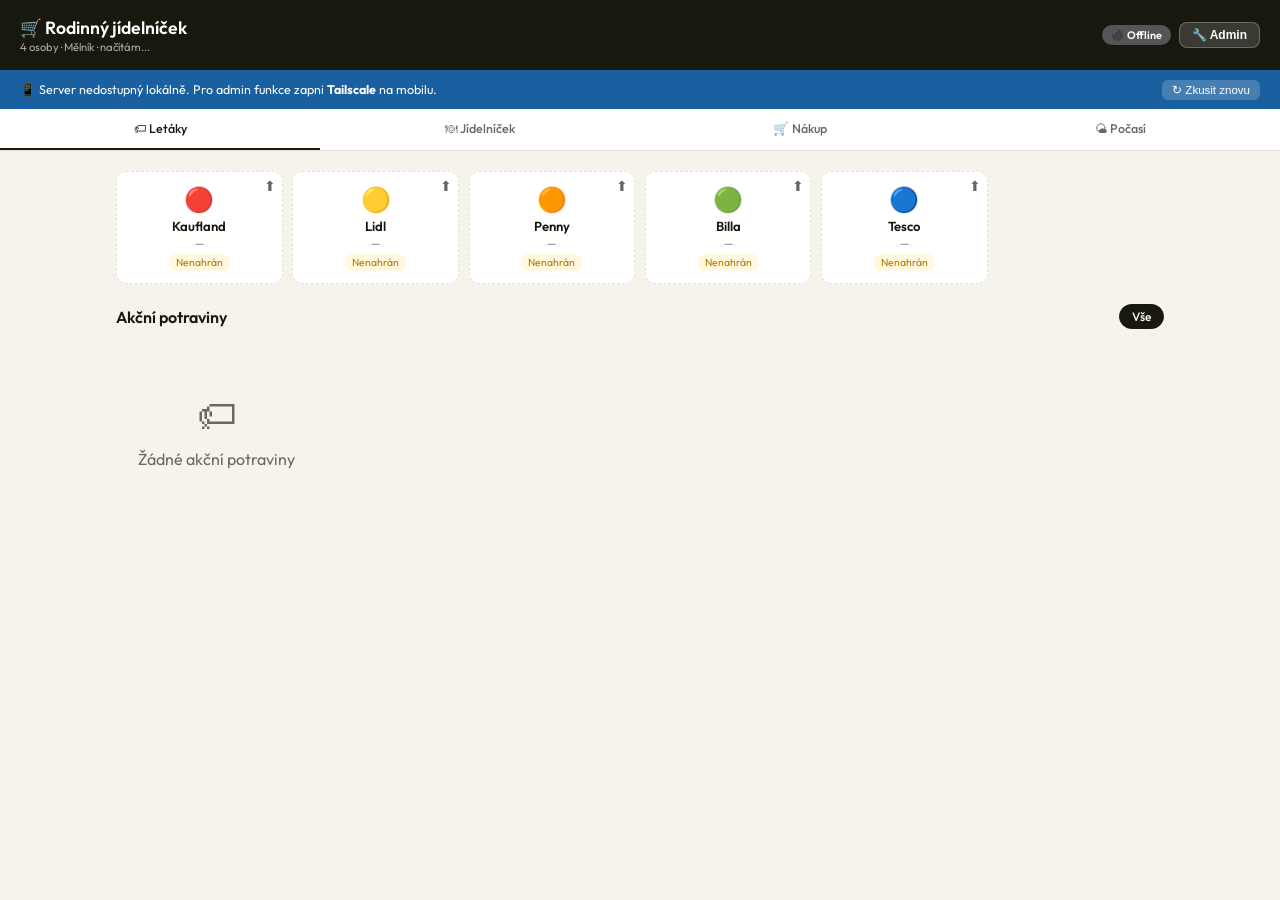
==== index.html @ 45a12dda "https admin panel" ====
<!DOCTYPE html>
<html lang="cs">
<head>
<meta charset="UTF-8">
<meta name="viewport" content="width=device-width, initial-scale=1.0, maximum-scale=1.0">
<title>Rodinný jídelníček</title>
<link rel="preconnect" href="https://fonts.googleapis.com">
<link href="https://fonts.googleapis.com/css2?family=Outfit:wght@300;400;500;600;700&display=swap" rel="stylesheet">
<style>
:root {
  --bg:#f6f3ec;--card:#fff;--border:#e6e0d4;--text:#18180f;--muted:#6a6860;
  --green:#2a7a38;--green-bg:#e8f5eb;--amber:#b57a00;--amber-bg:#fff8e0;
  --blue:#1a5fa0;--blue-bg:#e8f2fc;--red:#c0392b;--red-bg:#fff0f0;
  --shadow:0 2px 10px rgba(0,0,0,.06);
}
*{box-sizing:border-box;margin:0;padding:0}
body{font-family:'Outfit',sans-serif;background:var(--bg);color:var(--text);min-height:100vh}

/* HEADER */
header{background:var(--text);color:#fff;padding:1rem 1.25rem;display:flex;align-items:center;justify-content:space-between;flex-wrap:wrap;gap:.5rem}
.logo h1{font-size:1.1rem;font-weight:600}
.logo p{font-size:.7rem;color:#aaa;margin-top:1px}
#server-badge{font-size:.68rem;padding:3px 9px;border-radius:10px;font-weight:600}
.badge-local{background:#2a7a38;color:#fff}
.badge-tailscale{background:#1a5fa0;color:#fff}
.badge-offline{background:#555;color:#fff}

/* ADMIN BANNER */
#admin-banner{display:none;background:var(--amber-bg);border-bottom:1px solid #f5d87a;padding:.6rem 1.25rem;font-size:.8rem;color:var(--amber);display:flex;align-items:center;gap:.5rem;flex-wrap:wrap}
#admin-banner button{background:var(--amber);color:#fff;border:none;border-radius:6px;padding:4px 12px;font-size:.75rem;font-weight:600;cursor:pointer}

/* NAV */
nav{background:var(--card);border-bottom:1px solid var(--border);display:flex;overflow-x:auto;scrollbar-width:none}
nav::-webkit-scrollbar{display:none}
.tab{flex:1;min-width:72px;background:none;border:none;border-bottom:2px solid transparent;padding:.75rem .5rem;font-family:'Outfit',sans-serif;font-size:.78rem;font-weight:500;color:var(--muted);cursor:pointer;white-space:nowrap;text-align:center;transition:all .2s}
.tab.active{color:var(--text);border-bottom-color:var(--text)}

.main{max-width:1080px;margin:0 auto;padding:1.25rem 1rem 5rem}
.section{display:none}.section.active{display:block}

/* LETÁKY HEADER */
.letak-grid{display:grid;grid-template-columns:repeat(auto-fill,minmax(160px,1fr));gap:.6rem;margin-bottom:1.25rem}
.letak-card{background:var(--card);border:1.5px solid var(--border);border-radius:10px;padding:.75rem;text-align:center;position:relative}
.letak-card.valid{border-color:transparent;box-shadow:var(--shadow)}
.letak-card.expired{opacity:.5}
.letak-card.missing{border-style:dashed}
.letak-emoji{font-size:1.5rem;margin-bottom:4px}
.letak-name{font-size:.82rem;font-weight:600}
.letak-dates{font-size:.68rem;color:var(--muted);margin-top:2px}
.letak-count{font-size:.7rem;font-weight:600;margin-top:4px}
.letak-status{font-size:.65rem;padding:2px 7px;border-radius:8px;margin-top:4px;display:inline-block}
.s-valid{background:var(--green-bg);color:var(--green)}
.s-expired{background:var(--red-bg);color:var(--red)}
.s-missing{background:var(--amber-bg);color:var(--amber)}
.admin-btn{position:absolute;top:6px;right:6px;background:none;border:none;font-size:.9rem;cursor:pointer;opacity:.6}
.admin-btn:hover{opacity:1}

/* CARDS */
.card{background:var(--card);border:1px solid var(--border);border-radius:12px;padding:1rem;margin-bottom:1rem;box-shadow:var(--shadow)}
.card-title{font-size:.7rem;font-weight:700;text-transform:uppercase;letter-spacing:.6px;color:var(--muted);margin-bottom:.75rem}

.page-header{display:flex;align-items:flex-start;justify-content:space-between;margin-bottom:1.25rem;flex-wrap:wrap;gap:.75rem}
.page-title{font-size:1.2rem;font-weight:600}
.page-sub{font-size:.75rem;color:var(--muted);margin-top:2px}

/* JÍDELNÍČEK */
.days-grid{display:grid;grid-template-columns:repeat(auto-fit,minmax(290px,1fr));gap:.75rem}
.day-card{background:var(--card);border:1px solid var(--border);border-radius:12px;overflow:hidden;box-shadow:var(--shadow)}
.day-head{padding:.65rem 1rem;display:flex;align-items:center;justify-content:space-between;border-bottom:1px solid var(--border)}
.day-name{font-size:.9rem;font-weight:600}
.day-date{font-size:.7rem;color:var(--muted)}
.weekend-tag{font-size:.62rem;font-weight:700;background:var(--blue-bg);color:var(--blue);padding:1px 7px;border-radius:8px}
.meals{padding:.4rem}
.meal{padding:.55rem .5rem;border-bottom:1px solid var(--border)}
.meal:last-child{border:none}
.meal-type{font-size:.6rem;font-weight:700;text-transform:uppercase;letter-spacing:.5px;margin-bottom:1px}
.t-s{color:#e08c00}.t-o{color:var(--green)}.t-v{color:var(--blue)}
.meal-name{font-size:.85rem;font-weight:600;margin-bottom:1px;cursor:pointer;border-bottom:1px dashed var(--border)}
.meal-name:hover{color:var(--green)}
.meal-meta{font-size:.68rem;color:var(--muted)}
.akce-tags{display:flex;flex-wrap:wrap;gap:2px;margin-top:3px}
.akce-tag{font-size:.6rem;font-weight:600;background:var(--green-bg);color:var(--green);padding:1px 6px;border-radius:7px}

/* LETÁKY PRODUKTY */
.filters{display:flex;flex-wrap:wrap;gap:.4rem;margin-bottom:1rem}
.chip{padding:4px 12px;border-radius:16px;font-size:.75rem;font-weight:500;border:1.5px solid var(--border);background:var(--card);cursor:pointer;user-select:none;transition:all .15s}
.chip.active{background:var(--text);color:#fff;border-color:var(--text)}

.products-grid{display:grid;grid-template-columns:repeat(auto-fill,minmax(200px,1fr));gap:.65rem}
.product-card{background:var(--card);border:1px solid var(--border);border-radius:10px;padding:.75rem;box-shadow:var(--shadow)}
.product-store{font-size:.62rem;font-weight:700;padding:2px 7px;border-radius:7px;display:inline-block;margin-bottom:4px}
.product-name{font-size:.88rem;font-weight:600;margin-bottom:2px}
.product-unit{font-size:.72rem;color:var(--muted)}
.product-price{display:flex;align-items:baseline;gap:.3rem;margin-top:5px}
.price-now{font-size:1.15rem;font-weight:700}
.price-old{font-size:.78rem;color:var(--muted);text-decoration:line-through}
.price-save{font-size:.65rem;font-weight:600;background:var(--green-bg);color:var(--green);padding:1px 5px;border-radius:6px}
.valid-note{font-size:.65rem;color:var(--muted);margin-top:3px}

/* NÁKUPNÍ SEZNAM */
.shop-group-hdr{font-size:.75rem;font-weight:700;padding:.4rem .75rem;border-radius:6px;margin:.75rem 0 .4rem;display:flex;justify-content:space-between}
.shop-item{display:flex;align-items:center;gap:.6rem;padding:.45rem .25rem;border-bottom:1px solid var(--border);font-size:.83rem}
.shop-item:last-child{border:none}
.shop-item input[type=checkbox]{width:16px;height:16px;accent-color:var(--green);flex-shrink:0;cursor:pointer}
.shop-item label{flex:1;cursor:pointer}
.shop-item label.done{text-decoration:line-through;color:var(--muted)}
.shop-save{font-size:.65rem;color:var(--green)}
.shop-price{font-size:.78rem;font-weight:600;white-space:nowrap}
.total-bar{background:var(--text);color:#fff;padding:.85rem 1.25rem;border-radius:10px;display:flex;justify-content:space-between;align-items:center;margin-top:1rem}
.total-bar strong{font-size:1.2rem}
.dl-row{display:flex;gap:.5rem;flex-wrap:wrap;margin-top:.75rem}

/* ADMIN MODAL */
.modal-overlay{position:fixed;inset:0;background:rgba(0,0,0,.5);z-index:200;display:flex;align-items:flex-end;justify-content:center}
.modal-box{background:var(--card);border-radius:16px 16px 0 0;width:100%;max-width:560px;max-height:90vh;overflow-y:auto;padding:1.25rem}
.modal-handle{width:40px;height:4px;background:var(--border);border-radius:2px;margin:0 auto 1rem}
.modal-title{font-size:1rem;font-weight:600;margin-bottom:1rem}
.modal-close{float:right;background:none;border:none;font-size:1.2rem;cursor:pointer;color:var(--muted)}

.store-grid{display:grid;grid-template-columns:repeat(3,1fr);gap:.5rem;margin-bottom:1rem}
.store-sel{border:2px solid var(--border);border-radius:10px;padding:.75rem .5rem;text-align:center;cursor:pointer;font-size:.78rem;font-weight:600;background:var(--card);transition:all .15s}
.store-sel .icon{font-size:1.3rem;display:block;margin-bottom:3px}
.store-sel:hover{border-color:#bbb}
.store-sel.sel-k{border-color:#e63312;background:#fff5f5;color:#e63312}
.store-sel.sel-l{border-color:#c8a800;background:#fffbe0;color:#c8a800}
.store-sel.sel-p{border-color:#e30613;background:#fff5f5;color:#e30613}
.store-sel.sel-b{border-color:#e4002b;background:#fff5f5;color:#e4002b}
.store-sel.sel-t{border-color:#1a5fa0;background:var(--blue-bg);color:var(--blue)}

.drop-zone{border:2px dashed var(--border);border-radius:10px;padding:1.75rem 1rem;text-align:center;cursor:pointer;transition:all .2s;margin-bottom:.75rem}
.drop-zone.hover{border-color:var(--green);background:var(--green-bg)}
.drop-zone .dz-icon{font-size:2rem;margin-bottom:.4rem}
.drop-zone p{font-size:.82rem;color:var(--muted)}
.drop-zone input{display:none}
.file-chip{background:var(--blue-bg);color:var(--blue);border-radius:8px;padding:.5rem .75rem;font-size:.78rem;margin-bottom:.75rem;display:none}

.btn{width:100%;padding:.8rem;border-radius:10px;font-size:.88rem;font-weight:600;border:none;cursor:pointer;transition:opacity .15s;font-family:'Outfit',sans-serif}
.btn:disabled{opacity:.45;cursor:not-allowed}
.btn-primary{background:var(--text);color:#fff}
.btn-green{background:var(--green);color:#fff}
.btn-sm{width:auto;padding:.45rem 1rem;font-size:.78rem;border-radius:8px}

.progress{height:6px;background:var(--border);border-radius:3px;overflow:hidden;margin:.65rem 0;display:none}
.progress .bar{height:100%;background:var(--green);border-radius:3px;transition:width .4s}
.msg{padding:.65rem .75rem;border-radius:8px;font-size:.8rem;margin-top:.65rem;display:none}
.msg.ok{background:var(--green-bg);color:var(--green)}
.msg.err{background:var(--red-bg);color:var(--red)}
.msg.loading{background:var(--blue-bg);color:var(--blue)}
.log-box{background:#1a1a14;color:#7de89a;border-radius:8px;padding:.65rem;font-family:monospace;font-size:.68rem;max-height:180px;overflow-y:auto;white-space:pre-wrap;margin-top:.65rem;display:none}

/* RECEPT MODAL */
.recipe-overlay{position:fixed;inset:0;background:rgba(0,0,0,.5);z-index:200;display:flex;align-items:center;justify-content:center;padding:1rem}
.recipe-box{background:var(--card);border-radius:14px;max-width:520px;width:100%;max-height:88vh;overflow-y:auto;padding:1.25rem}
.r-close{float:right;background:none;border:none;font-size:1.2rem;cursor:pointer;color:var(--muted)}
.r-title{font-size:1rem;font-weight:600;margin-bottom:.25rem}
.r-meta{font-size:.72rem;color:var(--muted);margin-bottom:.85rem}
.r-section{font-size:.65rem;font-weight:700;text-transform:uppercase;letter-spacing:.6px;color:var(--muted);margin:.7rem 0 .3rem}
.r-ing{display:flex;justify-content:space-between;font-size:.82rem;padding:4px 0;border-bottom:1px solid var(--border)}
.r-ing:last-child{border:none}
.r-ing .akce-tag{margin-left:4px}
.r-text{font-size:.83rem;line-height:1.6}

/* REFRESH BANNER */
#refresh-banner{display:none;position:fixed;bottom:1rem;left:50%;transform:translateX(-50%);background:var(--text);color:#fff;padding:.65rem 1.25rem;border-radius:20px;font-size:.8rem;z-index:300;display:none;align-items:center;gap:.5rem;box-shadow:0 4px 20px rgba(0,0,0,.3)}
.spinner{width:14px;height:14px;border:2px solid rgba(255,255,255,.3);border-top-color:#fff;border-radius:50%;animation:spin .8s linear infinite}
@keyframes spin{to{transform:rotate(360deg)}}

.empty{text-align:center;padding:3rem 1rem;color:var(--muted)}
.empty .ei{font-size:2.5rem;margin-bottom:.6rem}

@media(max-width:600px){
  .products-grid{grid-template-columns:repeat(2,1fr)}
  .days-grid{grid-template-columns:1fr}
  .letak-grid{grid-template-columns:repeat(3,1fr)}
}
</style>
</head>
<body>

<header>
  <div class="logo">
    <h1>🛒 Rodinný jídelníček</h1>
    <p>4 osoby · Mělník · <span id="last-update">načítám...</span></p>
  </div>
  <div style="display:flex;align-items:center;gap:.5rem">
    <span id="server-badge" class="badge-offline">⚫ offline</span>
    <button onclick="openAdmin()" style="background:rgba(255,255,255,.15);color:#fff;border:1px solid rgba(255,255,255,.25);border-radius:8px;padding:5px 12px;font-size:.75rem;font-weight:600;cursor:pointer">🔧 Admin</button>
  </div>
</header>

<div id="tailscale-banner" style="display:none;background:#1a5fa0;color:#fff;padding:.6rem 1.25rem;font-size:.78rem;display:none;align-items:center;justify-content:space-between;gap:.5rem;flex-wrap:wrap">
  <span>📱 Server nedostupný lokálně. Pro admin funkce zapni <strong>Tailscale</strong> na mobilu.</span>
  <button onclick="retryConnection()" style="background:rgba(255,255,255,.2);color:#fff;border:none;border-radius:6px;padding:3px 10px;font-size:.72rem;cursor:pointer">↻ Zkusit znovu</button>
</div>

<nav>
  <button class="tab active" onclick="showTab('letaky',this)">🏷 Letáky</button>
  <button class="tab" onclick="showTab('jidelnicek',this)">🍽 Jídelníček</button>
  <button class="tab" onclick="showTab('nakup',this)">🛒 Nákup</button>
  <button class="tab" onclick="showTab('pocasi',this)">🌤 Počasí</button>
</nav>

<div class="main">

  <!-- LETÁKY -->
  <div id="sec-letaky" class="section active">
    <div id="letak-overview" class="letak-grid"></div>

    <div style="display:flex;align-items:center;justify-content:space-between;margin-bottom:.75rem;flex-wrap:wrap;gap:.5rem">
      <div class="page-title" style="font-size:1rem">Akční potraviny</div>
      <div class="filters" id="cat-filter" style="margin:0"></div>
    </div>
    <div id="products-grid" class="products-grid">
      <div class="empty"><div class="ei">🏷</div><p>Žádné akční potraviny</p></div>
    </div>
  </div>

  <!-- JÍDELNÍČEK -->
  <div id="sec-jidelnicek" class="section">
    <div class="page-header">
      <div>
        <div class="page-title">Týdenní jídelníček</div>
        <div class="page-sub" id="week-range">—</div>
      </div>
      <button onclick="downloadJidelnicek()" class="btn btn-sm btn-primary">↓ Stáhnout</button>
    </div>
    <div id="days-grid" class="days-grid">
      <div class="empty"><div class="ei">🍽</div><p>Jídelníček zatím není vygenerován</p></div>
    </div>
  </div>

  <!-- NÁKUPNÍ SEZNAM -->
  <div id="sec-nakup" class="section">
    <div class="page-header">
      <div>
        <div class="page-title">Nákupní seznam</div>
        <div class="page-sub">Odškrtávej nakoupené položky</div>
      </div>
    </div>
    <div id="nakup-list">
      <div class="empty"><div class="ei">🛒</div><p>Nákupní seznam zatím není</p></div>
    </div>
    <div id="total-bar" class="total-bar" style="display:none">
      <div>
        <div style="font-size:.7rem;color:#aaa">Odhadovaná cena</div>
        <strong id="total-price">0 Kč</strong>
      </div>
      <div style="text-align:right">
        <div style="font-size:.7rem;color:#aaa">Úspora z akcí</div>
        <div style="font-size:1rem;font-weight:600;color:#7de89a" id="total-savings">0 Kč</div>
      </div>
    </div>
    <div class="dl-row">
      <button class="btn btn-primary btn-sm" onclick="downloadNakupTxt()">↓ TXT</button>
      <button class="btn btn-green btn-sm" onclick="downloadNakupCsv()">↓ CSV</button>
      <button class="btn btn-sm" style="border:1.5px solid var(--border);background:var(--card)" onclick="uncheckAll()">Odškrtnout vše</button>
    </div>
  </div>

  <!-- POČASÍ -->
  <div id="sec-pocasi" class="section">
    <div class="page-header">
      <div class="page-title">Předpověď počasí</div>
    </div>
    <div id="weather-cards"></div>
  </div>

</div>

<!-- REFRESH BANNER -->
<div id="refresh-banner" style="display:none">
  <div class="spinner"></div>
  <span id="refresh-msg">Zpracovávám leták...</span>
</div>

<!-- RECEPT MODAL -->
<div id="recipe-overlay" style="display:none" onclick="if(event.target===this)closeRecipe()">
  <div class="recipe-overlay">
    <div class="recipe-box" id="recipe-box"></div>
  </div>
</div>

<!-- ADMIN MODAL -->
<div id="admin-overlay" style="display:none" onclick="if(event.target===this)closeAdmin()">
  <div class="modal-overlay">
    <div class="modal-box">
      <div class="modal-handle"></div>
      <button class="modal-close" onclick="closeAdmin()">✕</button>
      <div class="modal-title">🔧 Správa letáků</div>

      <div class="card" style="margin-bottom:.75rem">
        <div class="card-title">1. Vyber obchod</div>
        <div class="store-grid">
          <div class="store-sel" id="sel-kaufland" onclick="selectStore('kaufland',this)">
            <span class="icon">🔴</span>Kaufland
          </div>
          <div class="store-sel" id="sel-lidl" onclick="selectStore('lidl',this)">
            <span class="icon">🟡</span>Lidl
          </div>
          <div class="store-sel" id="sel-penny" onclick="selectStore('penny',this)">
            <span class="icon">🟠</span>Penny
          </div>
          <div class="store-sel" id="sel-billa" onclick="selectStore('billa',this)">
            <span class="icon">🟢</span>Billa
          </div>
          <div class="store-sel" id="sel-tesco" onclick="selectStore('tesco',this)">
            <span class="icon">🔵</span>Tesco
          </div>
        </div>
      </div>

      <div class="card" style="margin-bottom:.75rem">
        <div class="card-title">2. Nahraj PDF leták</div>
        <div class="drop-zone" id="drop-zone" onclick="document.getElementById('pdf-inp').click()">
          <div class="dz-icon">📎</div>
          <strong>Klepni pro výběr PDF</strong>
          <p>nebo přetáhni sem</p>
          <input type="file" id="pdf-inp" accept=".pdf,application/pdf" onchange="onFileSelected(this)">
        </div>
        <div class="file-chip" id="file-chip"></div>
        <div class="progress" id="upload-progress"><div class="bar" id="upload-bar" style="width:0%"></div></div>
        <button class="btn btn-green" id="upload-btn" onclick="doUpload()" disabled>↑ Nahrát a zpracovat</button>
        <div class="msg" id="upload-msg"></div>
        <div class="log-box" id="upload-log"></div>
      </div>

      <div class="card">
        <div class="card-title">Víkendové plány & generování</div>
        <textarea id="plan-sobota" placeholder="Plány na sobotu..." style="width:100%;border:1px solid var(--border);border-radius:8px;padding:.65rem;font-size:.82rem;font-family:inherit;resize:vertical;min-height:60px;margin-bottom:.5rem"></textarea>
        <textarea id="plan-nedele" placeholder="Plány na neděli..." style="width:100%;border:1px solid var(--border);border-radius:8px;padding:.65rem;font-size:.82rem;font-family:inherit;resize:vertical;min-height:60px;margin-bottom:.5rem"></textarea>
        <textarea id="plan-pref" placeholder="Preference (nepovinné)..." style="width:100%;border:1px solid var(--border);border-radius:8px;padding:.65rem;font-size:.82rem;font-family:inherit;resize:vertical;min-height:50px;margin-bottom:.5rem"></textarea>
        <div style="display:grid;grid-template-columns:1fr 1fr;gap:.5rem">
          <button class="btn btn-sm btn-primary" onclick="savePlans()">Uložit plány</button>
          <button class="btn btn-sm btn-green" onclick="runGenerate()">▶ Generovat</button>
        </div>
        <div class="msg" id="plans-msg"></div>
        <div class="log-box" id="generate-log"></div>
      </div>

    </div>
  </div>
</div>

<script>
// ── Konfigurace ───────────────────────────────────────────────────────────────
const LOCAL_URL     = 'https://192.168.0.153:5443';
const TAILSCALE_URL = 'https://100.126.250.76:5443';
const DATA_BASE     = 'https://raw.githubusercontent.com/pragodavid/testweb/main/data/';

const STORES = {
  kaufland: {label:'Kaufland', emoji:'🔴', color:'#e63312', bg:'#fff5f5'},
  lidl:     {label:'Lidl',     emoji:'🟡', color:'#c8a800', bg:'#fffbe0'},
  penny:    {label:'Penny',    emoji:'🟠', color:'#e30613', bg:'#fff5f5'},
  billa:    {label:'Billa',    emoji:'🟢', color:'#2a7a38', bg:'#e8f5eb'},
  tesco:    {label:'Tesco',    emoji:'🔵', color:'#1a5fa0', bg:'#e8f2fc'},
};

const CAT_LABELS = {
  vse:'Vše',maso:'Maso',ryby:'Ryby',mlecne:'Mléčné',vejce:'Vejce',
  ovoce:'Ovoce',zelenina:'Zelenina',pecivo:'Pečivo',trvanlive:'Trvanlivé',napoje:'Nápoje'
};

// ── Stav ──────────────────────────────────────────────────────────────────────
let serverUrl   = null;
let state       = { products:[], jidelnicek:null, nakup:null, meta:{}, weather:null };
let checked     = {};
let activeCat   = 'vse';
let activeStore = null;
let selectedFile = null;
let selectedStore = null;
let refreshInterval = null;
let refreshDataTs = null;

// ── Inicializace ──────────────────────────────────────────────────────────────
async function init() {
  await detectServer();
  await loadAllData();
}

async function detectServer() {
  const badge = document.getElementById('server-badge');
  const banner = document.getElementById('tailscale-banner');

  // Zkus lokální IP
  try {
    const r = await fetch(LOCAL_URL + '/api/ping', {signal: AbortSignal.timeout(1500)});
    if(r.ok) {
      serverUrl = LOCAL_URL;
      badge.textContent = '🟢 Lokální';
      badge.className = 'badge-local';
      banner.style.display = 'none';
      return;
    }
  } catch(e) {}

  // Zkus Tailscale
  try {
    const r = await fetch(TAILSCALE_URL + '/api/ping', {signal: AbortSignal.timeout(3000)});
    if(r.ok) {
      serverUrl = TAILSCALE_URL;
      badge.textContent = '🔵 Tailscale';
      badge.className = 'badge-tailscale';
      banner.style.display = 'none';
      return;
    }
  } catch(e) {}

  // Offline
  serverUrl = null;
  badge.textContent = '⚫ Offline';
  badge.className = 'badge-offline';
  banner.style.display = 'flex';
}

async function retryConnection() {
  await detectServer();
}

// ── Načítání dat ──────────────────────────────────────────────────────────────
async function fetchJSON(file) {
  const r = await fetch(DATA_BASE + file + '?_=' + Date.now());
  if(!r.ok) throw new Error(`${file}: ${r.status}`);
  return r.json();
}

async function loadAllData() {
  const today = new Date().toISOString().split('T')[0];

  const results = await Promise.allSettled([
    fetchJSON('letaky_meta.json'),
    fetchJSON('jidelnicek.json'),
    fetchJSON('nakup.json'),
    fetchJSON('weather.json'),
    fetchJSON('kaufland.json'),
    fetchJSON('lidl_main.json'),
    fetchJSON('penny.json'),
    fetchJSON('billa.json'),
    fetchJSON('tesco.json'),
  ]);

  if(results[0].status==='fulfilled') state.meta = results[0].value || {};
  if(results[1].status==='fulfilled') state.jidelnicek = results[1].value;
  if(results[2].status==='fulfilled') state.nakup = results[2].value;
  if(results[3].status==='fulfilled') state.weather = results[3].value;

  // Sloučení platných produktů
  state.products = [];
  const storeFiles = [results[4],results[5],results[6],results[7],results[8]];
  const storeKeys  = ['kaufland','lidl','penny','billa','tesco'];
  storeFiles.forEach((r,i) => {
    if(r.status!=='fulfilled') return;
    const data = r.value;
    // Ověř platnost
    if(data.valid_to && data.valid_to < today) return;
    (data.products||[]).forEach(p => state.products.push(p));
  });

  // Aktualizuj meta z načtených dat pokud meta.json chybí
  storeFiles.forEach((r,i) => {
    if(r.status!=='fulfilled') return;
    const data = r.value;
    const key = storeKeys[i];
    if(!state.meta[key] && data.valid_to) {
      state.meta[key] = {
        valid_from: data.valid_from,
        valid_to: data.valid_to,
        products_count: (data.products||[]).length,
        fetched_at: data.fetched_at,
      };
    }
  });

  // Poslední aktualizace
  const ts = state.jidelnicek?.generated_at || state.nakup?.generated_at;
  if(ts) document.getElementById('last-update').textContent =
    'aktualizováno ' + fmt(ts.split('T')[0]);

  renderLetak();
  renderJidelnicek();
  renderNakup();
  renderPocasi();
}

// ── TAB ───────────────────────────────────────────────────────────────────────
function showTab(name, btn) {
  document.querySelectorAll('.section').forEach(s=>s.classList.remove('active'));
  document.querySelectorAll('.tab').forEach(b=>b.classList.remove('active'));
  document.getElementById('sec-'+name).classList.add('active');
  btn.classList.add('active');
}

// ── LETÁKY OVERVIEW ───────────────────────────────────────────────────────────
function renderLetak() {
  const today = new Date().toISOString().split('T')[0];
  const overview = document.getElementById('letak-overview');

  overview.innerHTML = Object.entries(STORES).map(([key, s]) => {
    const m = state.meta[key];
    let statusClass, statusText, datesText, countText;

    if(!m || !m.valid_to) {
      statusClass = 's-missing'; statusText = 'Nenahrán';
      datesText = '—'; countText = '';
    } else if(m.valid_to < today) {
      statusClass = 's-expired'; statusText = 'Vypršel';
      datesText = `${fmt(m.valid_from)} – ${fmt(m.valid_to)}`;
      countText = '';
    } else {
      statusClass = 's-valid'; statusText = 'Platný';
      datesText = `${fmt(m.valid_from)} – ${fmt(m.valid_to)}`;
      countText = `<div class="letak-count" style="color:var(--green)">${m.products_count} produktů</div>`;
    }

    return `<div class="letak-card ${m && m.valid_to >= today ? 'valid' : m ? 'expired' : 'missing'}">
      <button class="admin-btn" onclick="openAdmin('${key}')" title="Nahrát leták">⬆</button>
      <div class="letak-emoji">${s.emoji}</div>
      <div class="letak-name">${s.label}</div>
      <div class="letak-dates">${datesText}</div>
      ${countText}
      <div class="letak-status ${statusClass}">${statusText}</div>
    </div>`;
  }).join('');

  renderProducts();
}

function renderProducts(cat) {
  cat = cat || activeCat;
  activeCat = cat;
  const today = new Date().toISOString().split('T')[0];

  // Filtruj platné produkty
  let products = state.products.filter(p => !p.valid_to || p.valid_to >= today);
  if(cat !== 'vse') products = products.filter(p => p.category === cat);

  // Kategorie filter chips
  const cats = ['vse', ...new Set(state.products.map(p=>p.category).filter(Boolean))];
  document.getElementById('cat-filter').innerHTML = cats.map(c =>
    `<div class="chip ${c===cat?'active':''}" onclick="renderProducts('${c}')">${CAT_LABELS[c]||c}</div>`
  ).join('');

  if(!products.length) {
    document.getElementById('products-grid').innerHTML =
      '<div class="empty"><div class="ei">🏷</div><p>Žádné akční potraviny</p></div>';
    return;
  }

  const sorted = [...products].sort((a,b)=>(b.discount_pct||0)-(a.discount_pct||0));
  document.getElementById('products-grid').innerHTML = sorted.map(p => {
    const s = Object.values(STORES).find(x=>x.label===p.store) || {color:'#999',bg:'#f5f5f5'};
    return `<div class="product-card">
      <span class="product-store" style="background:${s.bg};color:${s.color}">${p.store}</span>
      <div class="product-name">${p.name}</div>
      <div class="product-unit">${p.unit||''}</div>
      <div class="product-price">
        <span class="price-now">${p.price?.toFixed(2)} Kč</span>
        ${p.price_old?`<span class="price-old">${p.price_old.toFixed(2)} Kč</span>`:''}
        ${p.discount_pct?`<span class="price-save">-${p.discount_pct}%</span>`:''}
      </div>
      <div class="valid-note">do ${fmt(p.valid_to)}</div>
    </div>`;
  }).join('');
}

// ── JÍDELNÍČEK ────────────────────────────────────────────────────────────────
function renderJidelnicek() {
  const j = state.jidelnicek;
  if(!j?.days?.length) return;

  document.getElementById('week-range').textContent =
    `${fmt(j.week_start)} – ${fmt(j.week_end)}`;

  const TL = {snidane:'Snídaně',obed:'Oběd',vecere:'Večeře'};
  const TC = {snidane:'t-s',obed:'t-o',vecere:'t-v'};

  document.getElementById('days-grid').innerHTML = j.days.map((day,di) => `
    <div class="day-card">
      <div class="day-head">
        <span class="day-name">${day.day}</span>
        <span style="display:flex;align-items:center;gap:.35rem">
          <span class="day-date">${fmt(day.date)}</span>
          ${day.is_weekend?'<span class="weekend-tag">Víkend</span>':''}
        </span>
      </div>
      <div class="meals">
        ${day.meals.map((meal,mi)=>`
          <div class="meal">
            <div class="meal-type ${TC[meal.type]}">${TL[meal.type]}</div>
            <div class="meal-name" onclick="showRecipe(${di},${mi})">${meal.name}</div>
            <div class="meal-meta">⏱ ${meal.prep_minutes} min</div>
            ${meal.akce_items?.length?`<div class="akce-tags">${meal.akce_items.map(a=>`<span class="akce-tag">🏷 ${a}</span>`).join('')}</div>`:''}
          </div>
        `).join('')}
      </div>
    </div>
  `).join('');
}

function showRecipe(di, mi) {
  const meal = state.jidelnicek?.days[di]?.meals[mi];
  if(!meal) return;
  document.getElementById('recipe-box').innerHTML = `
    <button class="r-close" onclick="closeRecipe()">✕</button>
    <div class="r-title">${meal.name}</div>
    <div class="r-meta">⏱ ${meal.prep_minutes} min · 4 osoby</div>
    <div class="r-section">Suroviny</div>
    ${meal.ingredients?.map(i=>`
      <div class="r-ing">
        <span>${i.name}${i.akce?`<span class="akce-tag" style="margin-left:4px">${i.store||'akce'}</span>`:''}</span>
        <span style="color:var(--muted)">${i.amount}</span>
      </div>
    `).join('')||''}
    <div class="r-section">Postup</div>
    <div class="r-text">${meal.instructions||''}</div>
  `;
  document.getElementById('recipe-overlay').style.display = 'flex';
}
function closeRecipe() { document.getElementById('recipe-overlay').style.display='none'; }

// ── NÁKUPNÍ SEZNAM ────────────────────────────────────────────────────────────
function renderNakup() {
  const n = state.nakup;
  if(!n?.all_items?.length) return;

  document.getElementById('total-bar').style.display = 'flex';
  updateTotals();

  const groups = [
    ['Kaufland',{hdr:'sh-k',bg:'#fff5f5',color:'#e63312'}],
    ['Lidl',    {hdr:'sh-l',bg:'#fffbe0',color:'#c8a800'}],
    ['Penny',   {hdr:'',    bg:'#fff5f5',color:'#e30613'}],
    ['Billa',   {hdr:'',    bg:'#e8f5eb',color:'#2a7a38'}],
    ['Tesco',   {hdr:'',    bg:'#e8f2fc',color:'#1a5fa0'}],
    ['Ostatní', {hdr:'',    bg:'#f5f5f0',color:'#666'}],
  ];

  let html = '';
  groups.forEach(([name, style]) => {
    const items = n.all_items.filter(i => (i.store||'Ostatní') === name);
    if(!items.length) return;
    const gtotal = items.filter(i=>!checked[i.name]).reduce((a,b)=>a+b.price_approx,0);
    html += `<div class="shop-group-hdr" style="background:${style.bg};color:${style.color}">
      ${name} <span>${gtotal.toFixed(2)} Kč</span>
    </div>`;
    html += items.map(item => `
      <div class="shop-item">
        <input type="checkbox" id="chk-${esc(item.name)}" ${checked[item.name]?'checked':''}
          onchange="toggleItem('${esc(item.name)}',this.checked,'${item.name}')">
        <label for="chk-${esc(item.name)}" class="${checked[item.name]?'done':''}">${item.name}</label>
        ${item.akce_detail?.discount_pct?`<span class="shop-save">-${item.akce_detail.discount_pct}%</span>`:''}
        <span class="shop-price">${item.price_approx?.toFixed(2)} Kč</span>
      </div>
    `).join('');
  });
  document.getElementById('nakup-list').innerHTML = html;
}

function toggleItem(id, isChecked, name) {
  checked[name] = isChecked;
  const lbl = document.querySelector(`label[for="chk-${id}"]`);
  if(lbl) lbl.className = isChecked ? 'done' : '';
  updateTotals();
}

function updateTotals() {
  const items = state.nakup?.all_items || [];
  let total=0, savings=0;
  items.forEach(i => {
    if(!checked[i.name]) {
      total += i.price_approx||0;
      if(i.akce_detail?.price_old) savings += i.akce_detail.price_old - i.akce_detail.price;
    }
  });
  document.getElementById('total-price').textContent = total.toFixed(2)+' Kč';
  document.getElementById('total-savings').textContent = '+'+savings.toFixed(2)+' Kč';
}

function uncheckAll() { checked={}; renderNakup(); }
function esc(s) { return s.replace(/[^a-zA-Z0-9]/g,'_'); }

// ── POČASÍ ────────────────────────────────────────────────────────────────────
function renderPocasi() {
  const w = state.weather;
  if(!w?.days) return;
  const icons = {0:'☀️',1:'🌤',2:'⛅',3:'☁️',45:'🌫',61:'🌧',63:'🌧',65:'⛈',71:'❄️',80:'🌦',95:'⛈'};
  document.getElementById('weather-cards').innerHTML = w.days.map(d => `
    <div class="card" style="margin-bottom:.65rem;padding:.75rem 1rem">
      <div style="display:flex;justify-content:space-between;align-items:center">
        <div>
          <strong style="font-size:.9rem">${d.weekday_cs}</strong>
          <span style="font-size:.72rem;color:var(--muted);margin-left:.4rem">${d.date}</span><br>
          <span style="font-size:.8rem">${d.description}</span>
        </div>
        <div style="text-align:right">
          <div style="font-size:.88rem;font-weight:600">${d.temp_min}–${d.temp_max}°C</div>
          <div style="font-size:.7rem;font-weight:600;color:${d.suitable_outdoor?'var(--green)':'var(--red)'}">${d.suitable_outdoor?'☀ Vhodné ven':'🌧 Raději doma'}</div>
        </div>
      </div>
    </div>
  `).join('');
}

// ── ADMIN ─────────────────────────────────────────────────────────────────────
function openAdmin(preselect) {
  if(!serverUrl) {
    alert('Server není dostupný. ' + (serverUrl===null ? 'Zkontroluj Tailscale nebo domácí síť.' : ''));
    return;
  }
  document.getElementById('admin-overlay').style.display = 'flex';
  loadPlans();
  if(preselect) selectStore(preselect, document.getElementById('sel-'+preselect));
}

function closeAdmin() {
  document.getElementById('admin-overlay').style.display = 'none';
  resetUpload();
}

function selectStore(key, el) {
  selectedStore = key;
  document.querySelectorAll('.store-sel').forEach(e => {
    e.className = 'store-sel';
  });
  const classMap = {kaufland:'sel-k',lidl:'sel-l',penny:'sel-p',billa:'sel-b',tesco:'sel-t'};
  el.className = 'store-sel ' + (classMap[key]||'');
  checkReady();
}

function onFileSelected(input) {
  if(!input.files[0]) return;
  selectedFile = input.files[0];
  const chip = document.getElementById('file-chip');
  chip.style.display = 'block';
  chip.textContent = `📄 ${selectedFile.name}  (${(selectedFile.size/1024/1024).toFixed(1)} MB)`;
  checkReady();
}

// Drag & drop
const dz = document.getElementById('drop-zone');
if(dz) {
  dz.addEventListener('dragover', e=>{e.preventDefault();dz.classList.add('hover')});
  dz.addEventListener('dragleave', ()=>dz.classList.remove('hover'));
  dz.addEventListener('drop', e=>{
    e.preventDefault(); dz.classList.remove('hover');
    const f = e.dataTransfer.files[0];
    if(f?.name.toLowerCase().endsWith('.pdf')) {
      selectedFile = f;
      const chip = document.getElementById('file-chip');
      chip.style.display = 'block';
      chip.textContent = `📄 ${f.name}  (${(f.size/1024/1024).toFixed(1)} MB)`;
      checkReady();
    }
  });
}

function checkReady() {
  document.getElementById('upload-btn').disabled = !(selectedStore && selectedFile);
}

async function doUpload() {
  if(!selectedStore || !selectedFile || !serverUrl) return;
  const btn   = document.getElementById('upload-btn');
  const msg   = document.getElementById('upload-msg');
  const prog  = document.getElementById('upload-progress');
  const bar   = document.getElementById('upload-bar');
  const logEl = document.getElementById('upload-log');

  btn.disabled = true;
  prog.style.display = 'block'; bar.style.width = '15%';
  showMsg(msg,'loading','⏳ Nahrávám PDF...');
  logEl.style.display = 'none';

  const fd = new FormData();
  fd.append('pdf', selectedFile);
  fd.append('store', selectedStore);

  try {
    bar.style.width = '40%';
    const r = await fetch(serverUrl + '/api/upload-letak', {method:'POST', body:fd});
    const d = await r.json();
    bar.style.width = '70%';

    if(r.ok) {
      bar.style.width = '100%';
      showMsg(msg,'ok','✓ PDF nahráno! Zpracovávám (~3 min)...');
      logEl.style.display = 'block';
      logEl.textContent = 'Spouštím zpracování...\n';
      showRefreshBanner();
      pollLog(selectedStore, logEl);
    } else {
      showMsg(msg,'err','✗ ' + (d.error||'Chyba uploadu'));
    }
  } catch(e) {
    showMsg(msg,'err','✗ ' + e.message);
  } finally {
    btn.disabled = false;
  }
}

async function pollLog(store, logEl) {
  for(let i=0; i<60; i++) {
    await sleep(5000);
    try {
      const r = await fetch(serverUrl + '/api/log/' + store);
      if(!r.ok) continue;
      const d = await r.json();
      if(d.log) { logEl.textContent = d.log; logEl.scrollTop = logEl.scrollHeight; }
      if(d.done) {
        hideRefreshBanner();
        // Reload dat po dokončení
        await sleep(3000);
        await loadAllData();
        renderLetak();
        break;
      }
    } catch(e) {}
  }
}

async function savePlans() {
  if(!serverUrl) return;
  const data = {
    sobota: document.getElementById('plan-sobota').value.trim(),
    nedele: document.getElementById('plan-nedele').value.trim(),
    preferences: document.getElementById('plan-pref').value.trim(),
    saved_at: new Date().toISOString(),
  };
  try {
    const r = await fetch(serverUrl+'/api/plans',{method:'POST',headers:{'Content-Type':'application/json'},body:JSON.stringify(data)});
    showMsg(document.getElementById('plans-msg'), r.ok?'ok':'err', r.ok?'✓ Plány uloženy':'✗ Chyba');
  } catch(e) { showMsg(document.getElementById('plans-msg'),'err','✗ '+e.message); }
}

async function loadPlans() {
  if(!serverUrl) return;
  try {
    const r = await fetch(serverUrl+'/api/plans');
    if(!r.ok) return;
    const d = await r.json();
    document.getElementById('plan-sobota').value = d.sobota||'';
    document.getElementById('plan-nedele').value = d.nedele||'';
    document.getElementById('plan-pref').value = d.preferences||'';
  } catch(e) {}
}

async function runGenerate() {
  if(!serverUrl) return;
  const logEl = document.getElementById('generate-log');
  showMsg(document.getElementById('plans-msg'),'loading','⏳ Spouštím generování...');
  logEl.style.display = 'block';
  logEl.textContent = 'Spouštím...\n';
  try {
    const r = await fetch(serverUrl+'/api/generate',{method:'POST'});
    if(r.ok) {
      showMsg(document.getElementById('plans-msg'),'ok','✓ Generování spuštěno (~1 min)');
      showRefreshBanner('Generuji jídelníček...');
      pollLog('generate_plan', logEl);
    }
  } catch(e) { showMsg(document.getElementById('plans-msg'),'err','✗ '+e.message); }
}

function resetUpload() {
  selectedFile = null; selectedStore = null;
  document.getElementById('file-chip').style.display='none';
  document.getElementById('upload-progress').style.display='none';
  document.getElementById('upload-msg').style.display='none';
  document.getElementById('upload-log').style.display='none';
  document.getElementById('upload-btn').disabled=true;
  document.querySelectorAll('.store-sel').forEach(e=>e.className='store-sel');
}

// ── REFRESH BANNER ────────────────────────────────────────────────────────────
function showRefreshBanner(text) {
  const b = document.getElementById('refresh-banner');
  document.getElementById('refresh-msg').textContent = text || 'Zpracovávám leták...';
  b.style.display = 'flex';
}
function hideRefreshBanner() {
  document.getElementById('refresh-banner').style.display = 'none';
}

// ── STAHOVÁNÍ ─────────────────────────────────────────────────────────────────
function downloadJidelnicek() {
  const j = state.jidelnicek;
  if(!j) return;
  const TL = {snidane:'SNÍDANĚ',obed:'OBĚD',vecere:'VEČEŘE'};
  const lines = [`JÍDELNÍČEK ${fmt(j.week_start)} – ${fmt(j.week_end)}\n`];
  j.days.forEach(d => {
    lines.push(`━━ ${d.day.toUpperCase()} ${fmt(d.date)} ━━`);
    d.meals.forEach(m => {
      lines.push(`  ${TL[m.type]}: ${m.name} (${m.prep_minutes} min)`);
      lines.push(`  Suroviny: ${m.ingredients?.map(i=>`${i.name} ${i.amount}`).join(', ')||''}`);
      lines.push(`  Postup: ${m.instructions||''}`);
      if(m.akce_items?.length) lines.push(`  🏷 Akce: ${m.akce_items.join(', ')}`);
      lines.push('');
    });
    lines.push('');
  });
  download(lines.join('\n'), 'jidelnicek.txt', 'text/plain;charset=utf-8');
}

function downloadNakupTxt() {
  const n = state.nakup;
  if(!n) return;
  const lines = [`NÁKUPNÍ SEZNAM – ${new Date().toLocaleDateString('cs-CZ')}\n`];
  const groups = {};
  n.all_items.forEach(i => {
    const g = i.store||'Ostatní';
    if(!groups[g]) groups[g] = [];
    groups[g].push(i);
  });
  Object.entries(groups).forEach(([g,items]) => {
    lines.push(`── ${g} ──`);
    items.forEach(i => lines.push(`${checked[i.name]?'✓':'☐'} ${i.name.padEnd(35)} ${i.price_approx?.toFixed(2)} Kč`));
    lines.push('');
  });
  lines.push(`CELKEM: ${n.total_price?.toFixed(2)} Kč`);
  lines.push(`Úspora: ${n.total_savings?.toFixed(2)} Kč`);
  download(lines.join('\n'), 'nakupni_seznam.txt', 'text/plain;charset=utf-8');
}

function downloadNakupCsv() {
  const n = state.nakup;
  if(!n) return;
  const rows = [['Položka','Obchod','Cena (Kč)','Původní (Kč)','Sleva (%)','Nakoupeno']];
  n.all_items.forEach(i => rows.push([
    `"${i.name}"`, i.store||'', i.price_approx?.toFixed(2)||'',
    i.akce_detail?.price_old?.toFixed(2)||'', i.akce_detail?.discount_pct||'',
    checked[i.name]?'Ano':'Ne'
  ]));
  rows.push(['',`"Celkem: ${n.total_price?.toFixed(2)} Kč"`,'','','','']);
  download('\ufeff'+rows.map(r=>r.join(';')).join('\n'), 'nakupni_seznam.csv','text/csv;charset=utf-8');
}

function download(text, filename, mime) {
  const a = document.createElement('a');
  a.href = URL.createObjectURL(new Blob([text],{type:mime}));
  a.download = filename; a.click();
  URL.revokeObjectURL(a.href);
}

// ── HELPERS ───────────────────────────────────────────────────────────────────
function fmt(d) {
  if(!d) return '—';
  const [y,m,day] = d.split('-');
  return `${day}.${m}.${y}`;
}

function showMsg(el, type, text) {
  el.className = 'msg ' + type;
  el.textContent = text;
  el.style.display = 'block';
}

function sleep(ms) { return new Promise(r=>setTimeout(r,ms)); }

// ── START ─────────────────────────────────────────────────────────────────────
init();
</script>
</body>
</html>
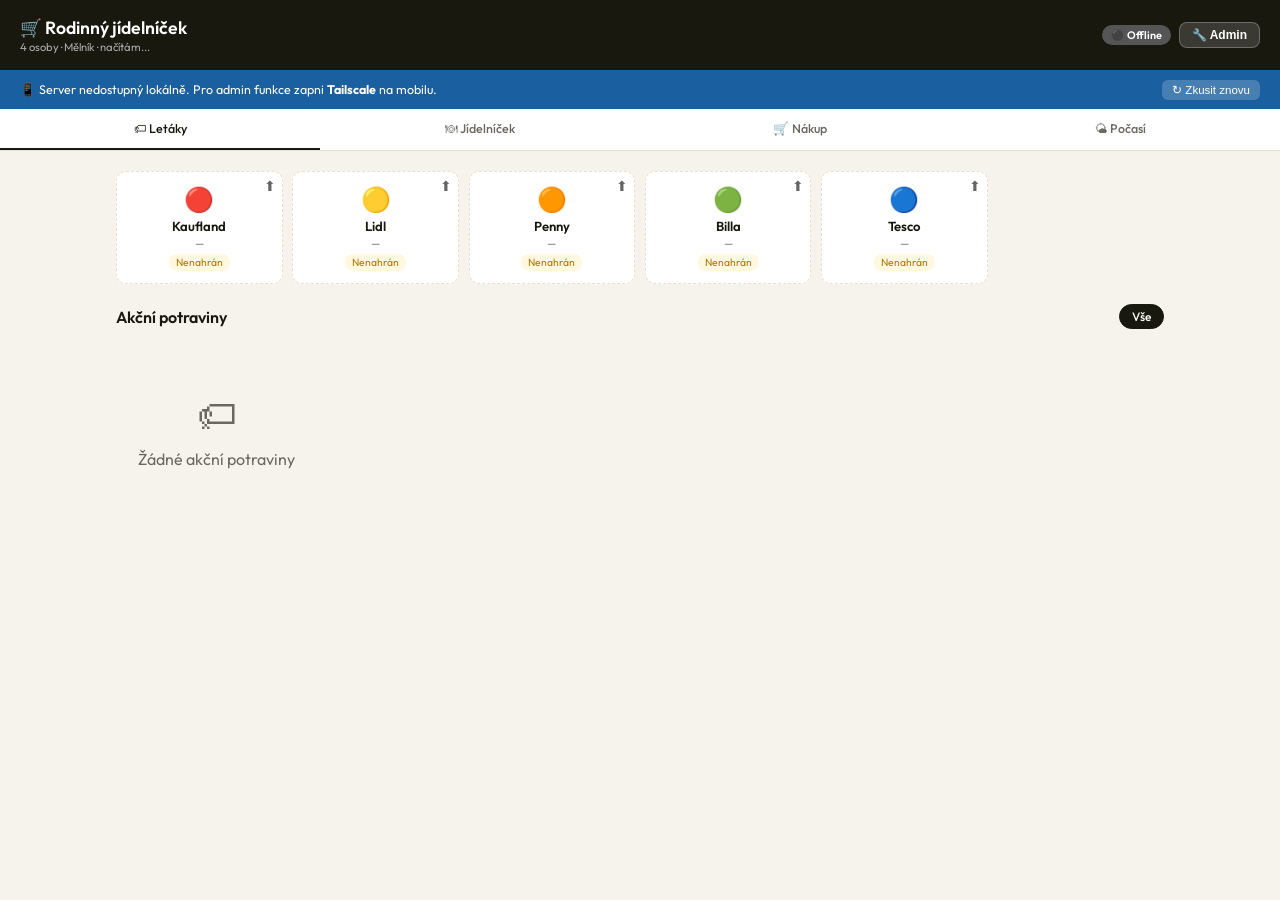
==== commit 621de6bf: "tailscale https hostname" ====
--- a/index.html
+++ b/index.html
@@ -344,7 +344,7 @@
 <script>
 // ── Konfigurace ───────────────────────────────────────────────────────────────
 const LOCAL_URL     = 'https://192.168.0.153:5443';
-const TAILSCALE_URL = 'https://100.126.250.76:5443';
+const TAILSCALE_URL = 'https://acer-debian.taildbfb3e.ts.net:5443';
 const DATA_BASE     = 'https://raw.githubusercontent.com/pragodavid/testweb/main/data/';
 
 const STORES = {
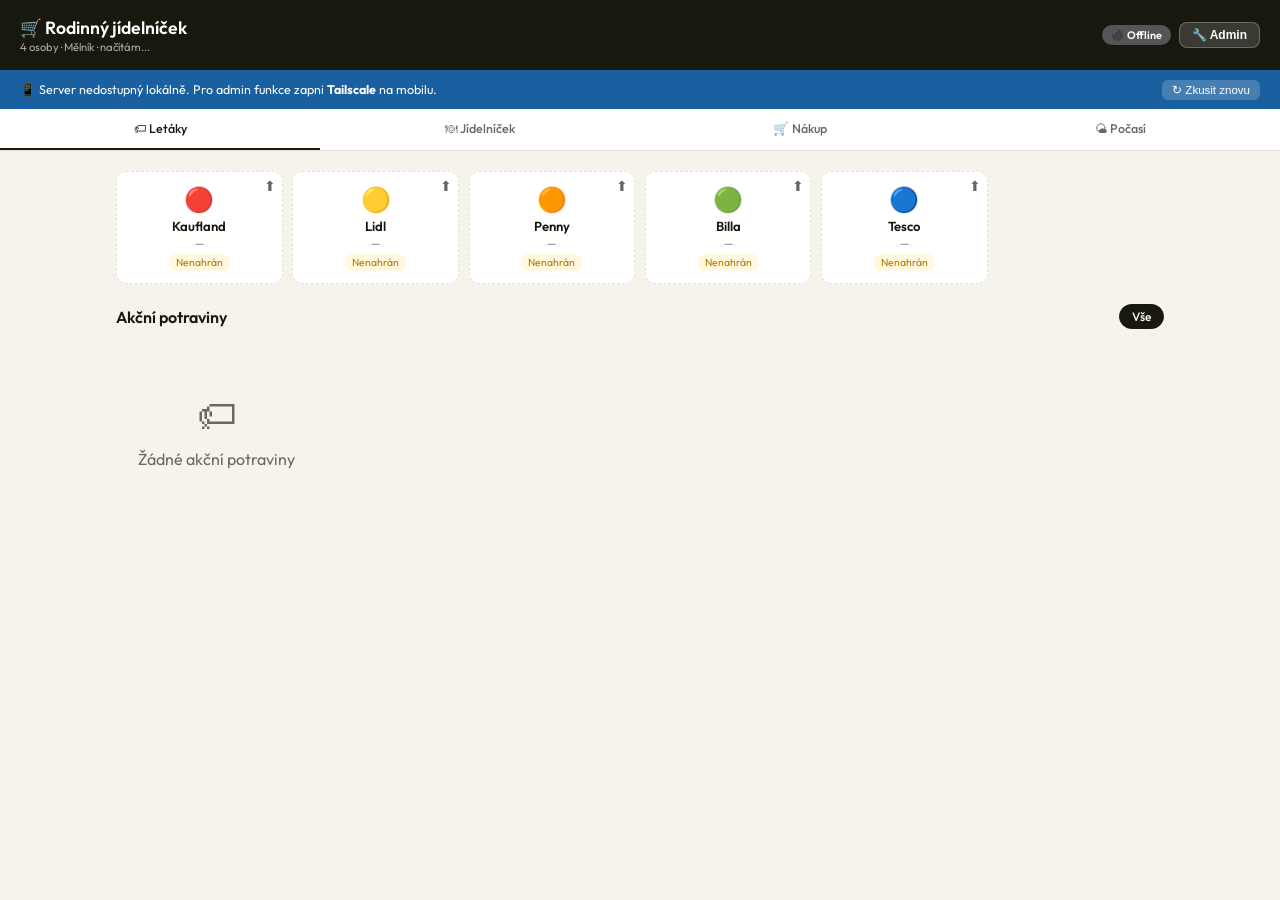
==== commit 46d79f10: "ikony pocasi, plny format data, datum generovani" ====
--- a/index.html
+++ b/index.html
@@ -221,6 +221,7 @@
       <div>
         <div class="page-title">Týdenní jídelníček</div>
         <div class="page-sub" id="week-range">—</div>
+        <div style="font-size:.68rem;color:var(--muted);margin-top:2px" id="jid-generated"></div>
       </div>
       <button onclick="downloadJidelnicek()" class="btn btn-sm btn-primary">↓ Stáhnout</button>
     </div>
@@ -343,8 +344,8 @@
 
 <script>
 // ── Konfigurace ───────────────────────────────────────────────────────────────
-const LOCAL_URL     = 'https://192.168.0.153:5443';
-const TAILSCALE_URL = 'https://acer-debian.taildbfb3e.ts.net:5443';
+const LOCAL_URL     = 'http://192.168.0.153:5000';
+const TAILSCALE_URL = 'http://100.126.250.76:5000';
 const DATA_BASE     = 'https://raw.githubusercontent.com/pragodavid/testweb/main/data/';
 
 const STORES = {
@@ -563,24 +564,64 @@
 }
 
 // ── JÍDELNÍČEK ────────────────────────────────────────────────────────────────
+function wmoIcon(code) {
+  if(code === 0) return '☀️';
+  if(code <= 2) return '🌤️';
+  if(code <= 3) return '☁️';
+  if(code <= 48) return '🌫️';
+  if(code <= 55) return '🌦️';
+  if(code <= 65) return '🌧️';
+  if(code <= 67) return '🌨️';
+  if(code <= 77) return '❄️';
+  if(code <= 82) return '🌦️';
+  if(code <= 86) return '🌨️';
+  if(code <= 99) return '⛈️';
+  return '🌡️';
+}
+
+function getWeatherForDate(dateStr) {
+  if(!state.weather?.days) return null;
+  return state.weather.days.find(d => d.date === dateStr) || null;
+}
+
+function fmtDayFull(dateStr) {
+  if(!dateStr) return '';
+  const d = new Date(dateStr + 'T12:00:00');
+  const days = ['Neděle','Pondělí','Úterý','Středa','Čtvrtek','Pátek','Sobota'];
+  const months = ['ledna','února','března','dubna','května','června','července','srpna','září','října','listopadu','prosince'];
+  return `${days[d.getDay()]} ${d.getDate()}. ${months[d.getMonth()]} ${d.getFullYear()}`;
+}
+
 function renderJidelnicek() {
   const j = state.jidelnicek;
   if(!j?.days?.length) return;
 
+  // Info o generování
+  const genAt = j.generated_at ? new Date(j.generated_at) : null;
+  const genStr = genAt ? genAt.toLocaleString('cs-CZ', {day:'2-digit',month:'2-digit',year:'numeric',hour:'2-digit',minute:'2-digit'}) : '—';
   document.getElementById('week-range').textContent =
-    `${fmt(j.week_start)} – ${fmt(j.week_end)}`;
+    `${fmtDayFull(j.week_start)} – ${fmtDayFull(j.week_end)}`;
+  document.getElementById('jid-generated').textContent = `Naposledy generováno: ${genStr}`;
 
   const TL = {snidane:'Snídaně',obed:'Oběd',vecere:'Večeře'};
   const TC = {snidane:'t-s',obed:'t-o',vecere:'t-v'};
 
-  document.getElementById('days-grid').innerHTML = j.days.map((day,di) => `
+  document.getElementById('days-grid').innerHTML = j.days.map((day,di) => {
+    const w = getWeatherForDate(day.date);
+    const weatherHtml = w ? `
+      <div style="display:flex;align-items:center;gap:4px;font-size:.72rem;color:var(--muted);margin-top:2px">
+        <span style="font-size:1rem">${wmoIcon(w.weather_code||0)}</span>
+        <span>${w.temp_min}–${w.temp_max}°C</span>
+        <span>💨 ${w.wind_kmh} km/h</span>
+      </div>` : '';
+    return `
     <div class="day-card">
-      <div class="day-head">
-        <span class="day-name">${day.day}</span>
-        <span style="display:flex;align-items:center;gap:.35rem">
-          <span class="day-date">${fmt(day.date)}</span>
+      <div class="day-head" style="flex-direction:column;align-items:flex-start;gap:2px">
+        <div style="display:flex;align-items:center;justify-content:space-between;width:100%">
+          <span class="day-name">${fmtDayFull(day.date)}</span>
           ${day.is_weekend?'<span class="weekend-tag">Víkend</span>':''}
-        </span>
+        </div>
+        ${weatherHtml}
       </div>
       <div class="meals">
         ${day.meals.map((meal,mi)=>`
@@ -592,8 +633,8 @@
           </div>
         `).join('')}
       </div>
-    </div>
-  `).join('');
+    </div>`;
+  }).join('');
 }
 
 function showRecipe(di, mi) {
@@ -682,22 +723,38 @@
 function renderPocasi() {
   const w = state.weather;
   if(!w?.days) return;
-  const icons = {0:'☀️',1:'🌤',2:'⛅',3:'☁️',45:'🌫',61:'🌧',63:'🌧',65:'⛈',71:'❄️',80:'🌦',95:'⛈'};
-  document.getElementById('weather-cards').innerHTML = w.days.map(d => `
-    <div class="card" style="margin-bottom:.65rem;padding:.75rem 1rem">
-      <div style="display:flex;justify-content:space-between;align-items:center">
-        <div>
-          <strong style="font-size:.9rem">${d.weekday_cs}</strong>
-          <span style="font-size:.72rem;color:var(--muted);margin-left:.4rem">${d.date}</span><br>
-          <span style="font-size:.8rem">${d.description}</span>
+  document.getElementById('weather-cards').innerHTML = `
+    <div style="font-size:.72rem;color:var(--muted);margin-bottom:.75rem">
+      📍 ${w.city||'Mělník'} · Aktualizováno: ${w.fetched_at ? new Date(w.fetched_at).toLocaleString('cs-CZ',{day:'2-digit',month:'2-digit',hour:'2-digit',minute:'2-digit'}) : '—'}
+    </div>` +
+  w.days.map(d => {
+    const icon = wmoIcon(d.weather_code||0);
+    const gusts = d.wind_gusts_kmh ? ` / nárazy ${Math.round(d.wind_gusts_kmh)} km/h` : '';
+    return `
+    <div class="card" style="margin-bottom:.6rem;padding:.75rem 1rem">
+      <div style="display:flex;align-items:center;gap:.75rem">
+        <div style="font-size:2rem;line-height:1">${icon}</div>
+        <div style="flex:1">
+          <div style="display:flex;align-items:baseline;gap:.4rem">
+            <strong style="font-size:.9rem">${d.weekday_cs}</strong>
+            <span style="font-size:.72rem;color:var(--muted)">${fmtDayFull(d.date)}</span>
+          </div>
+          <div style="font-size:.8rem;color:var(--muted)">${d.description}</div>
+          <div style="font-size:.72rem;margin-top:2px;color:var(--muted)">
+            💨 ${Math.round(d.wind_kmh)} km/h${gusts}
+            · 🌧 ${d.precip_mm} mm
+          </div>
         </div>
         <div style="text-align:right">
-          <div style="font-size:.88rem;font-weight:600">${d.temp_min}–${d.temp_max}°C</div>
-          <div style="font-size:.7rem;font-weight:600;color:${d.suitable_outdoor?'var(--green)':'var(--red)'}">${d.suitable_outdoor?'☀ Vhodné ven':'🌧 Raději doma'}</div>
+          <div style="font-size:1rem;font-weight:700">${Math.round(d.temp_max)}°C</div>
+          <div style="font-size:.75rem;color:var(--muted)">${Math.round(d.temp_min)}°C</div>
+          <div style="font-size:.65rem;font-weight:600;margin-top:3px;color:${d.suitable_outdoor?'var(--green)':'var(--red)'}">
+            ${d.suitable_outdoor?'☀ ven':'🌧 doma'}
+          </div>
         </div>
       </div>
-    </div>
-  `).join('');
+    </div>`;
+  }).join('');
 }
 
 // ── ADMIN ─────────────────────────────────────────────────────────────────────
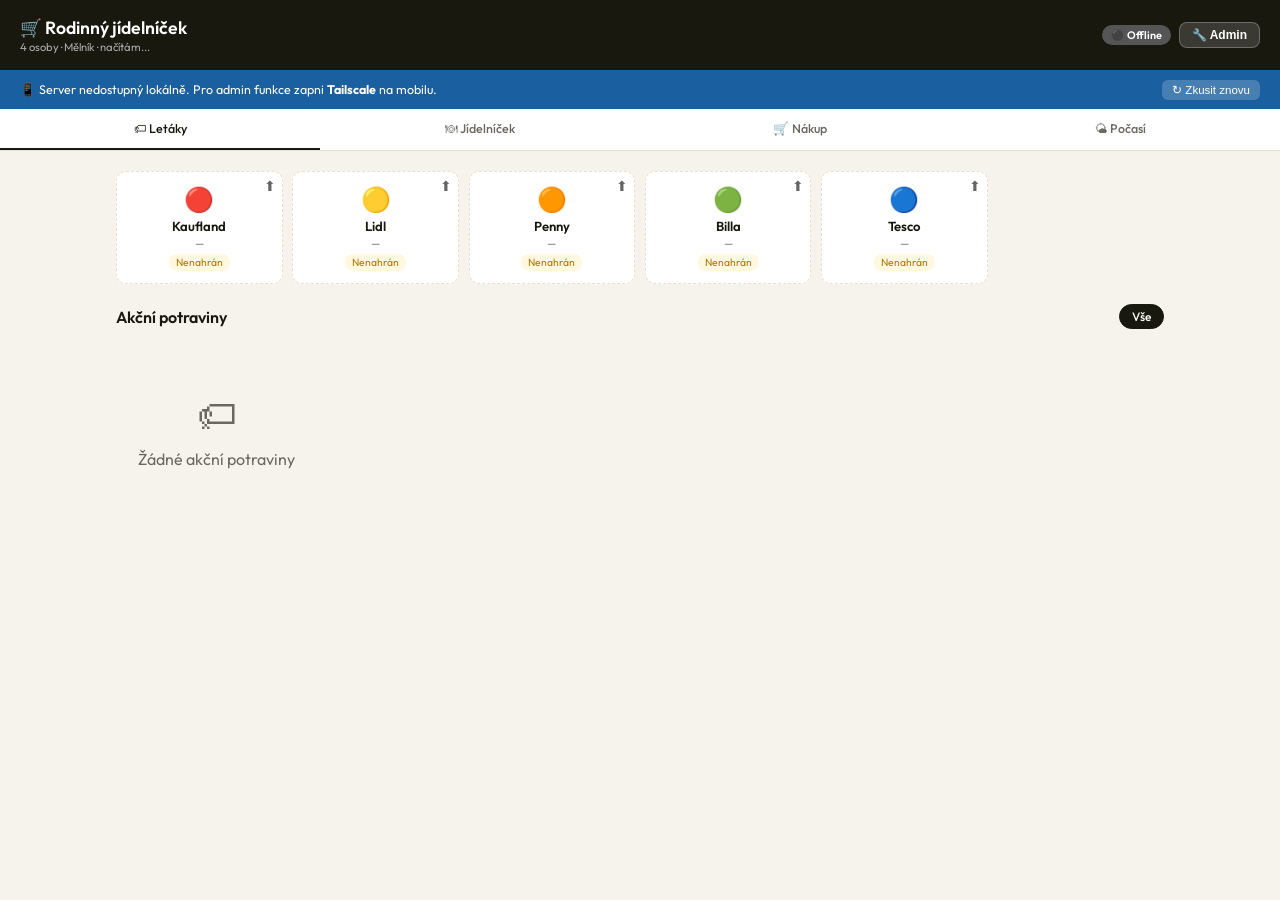
==== commit a721cd3c: "fix rok v datu aktualizace" ====
--- a/index.html
+++ b/index.html
@@ -474,7 +474,7 @@
   // Poslední aktualizace
   const ts = state.jidelnicek?.generated_at || state.nakup?.generated_at;
   if(ts) document.getElementById('last-update').textContent =
-    'aktualizováno ' + fmt(ts.split('T')[0]);
+    'aktualizováno ' + new Date(ts).toLocaleDateString('cs-CZ', {day:'2-digit',month:'2-digit',year:'numeric'});
 
   renderLetak();
   renderJidelnicek();
@@ -598,7 +598,7 @@
 
   // Info o generování
   const genAt = j.generated_at ? new Date(j.generated_at) : null;
-  const genStr = genAt ? genAt.toLocaleString('cs-CZ', {day:'2-digit',month:'2-digit',year:'numeric',hour:'2-digit',minute:'2-digit'}) : '—';
+  const genStr = genAt ? genAt.toLocaleString('cs-CZ', {day:'2-digit',month:'2-digit',year:'numeric',hour:'2-digit',minute:'2-digit',timeZone:'Europe/Prague'}) : '—';
   document.getElementById('week-range').textContent =
     `${fmtDayFull(j.week_start)} – ${fmtDayFull(j.week_end)}`;
   document.getElementById('jid-generated').textContent = `Naposledy generováno: ${genStr}`;
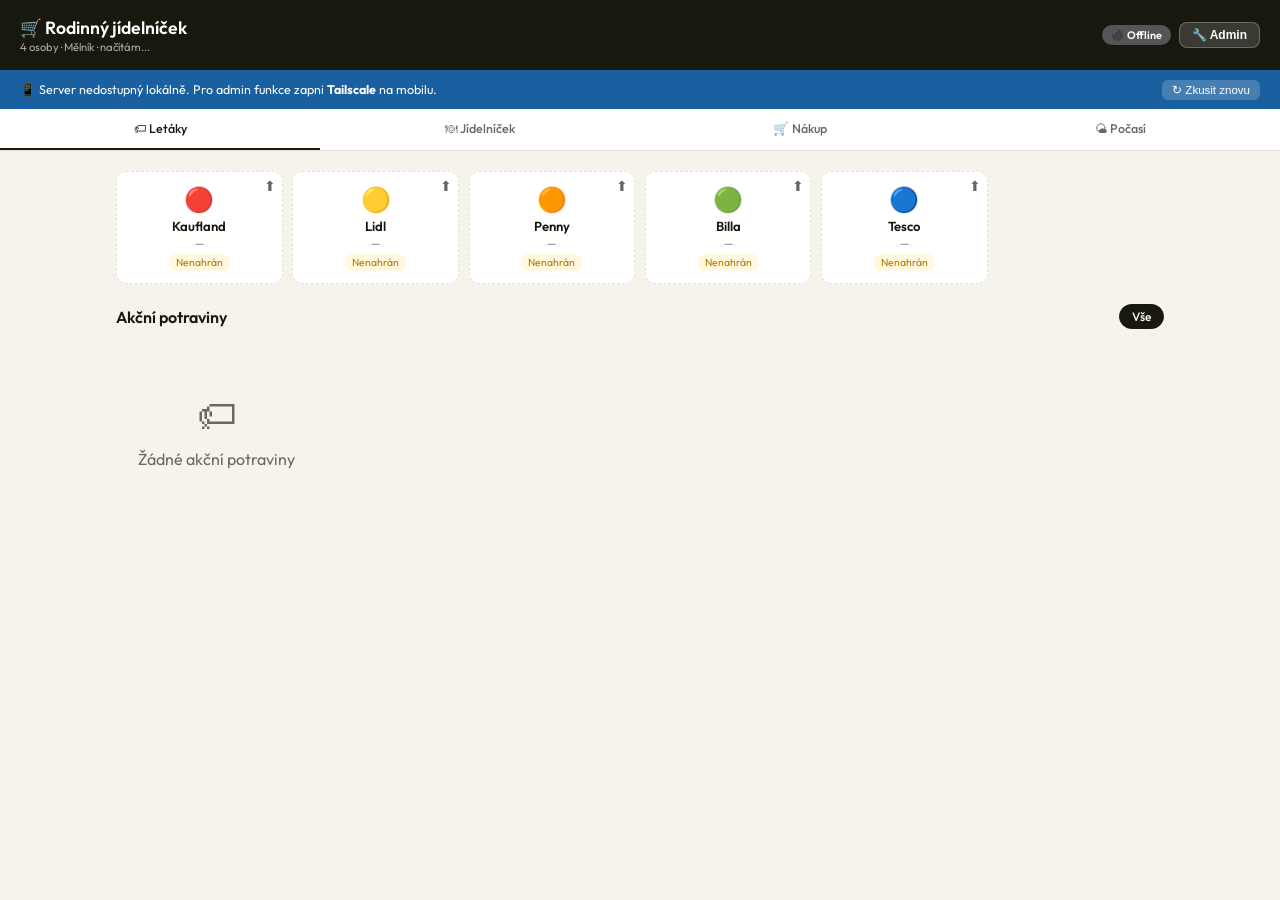
==== commit c53698a2: "fix https URL pro admin panel" ====
--- a/index.html
+++ b/index.html
@@ -344,8 +344,8 @@
 
 <script>
 // ── Konfigurace ───────────────────────────────────────────────────────────────
-const LOCAL_URL     = 'http://192.168.0.153:5000';
-const TAILSCALE_URL = 'http://100.126.250.76:5000';
+const LOCAL_URL     = 'https://192.168.0.153:5443';
+const TAILSCALE_URL = 'https://acer-debian.taildbfb3e.ts.net:5443';
 const DATA_BASE     = 'https://raw.githubusercontent.com/pragodavid/testweb/main/data/';
 
 const STORES = {
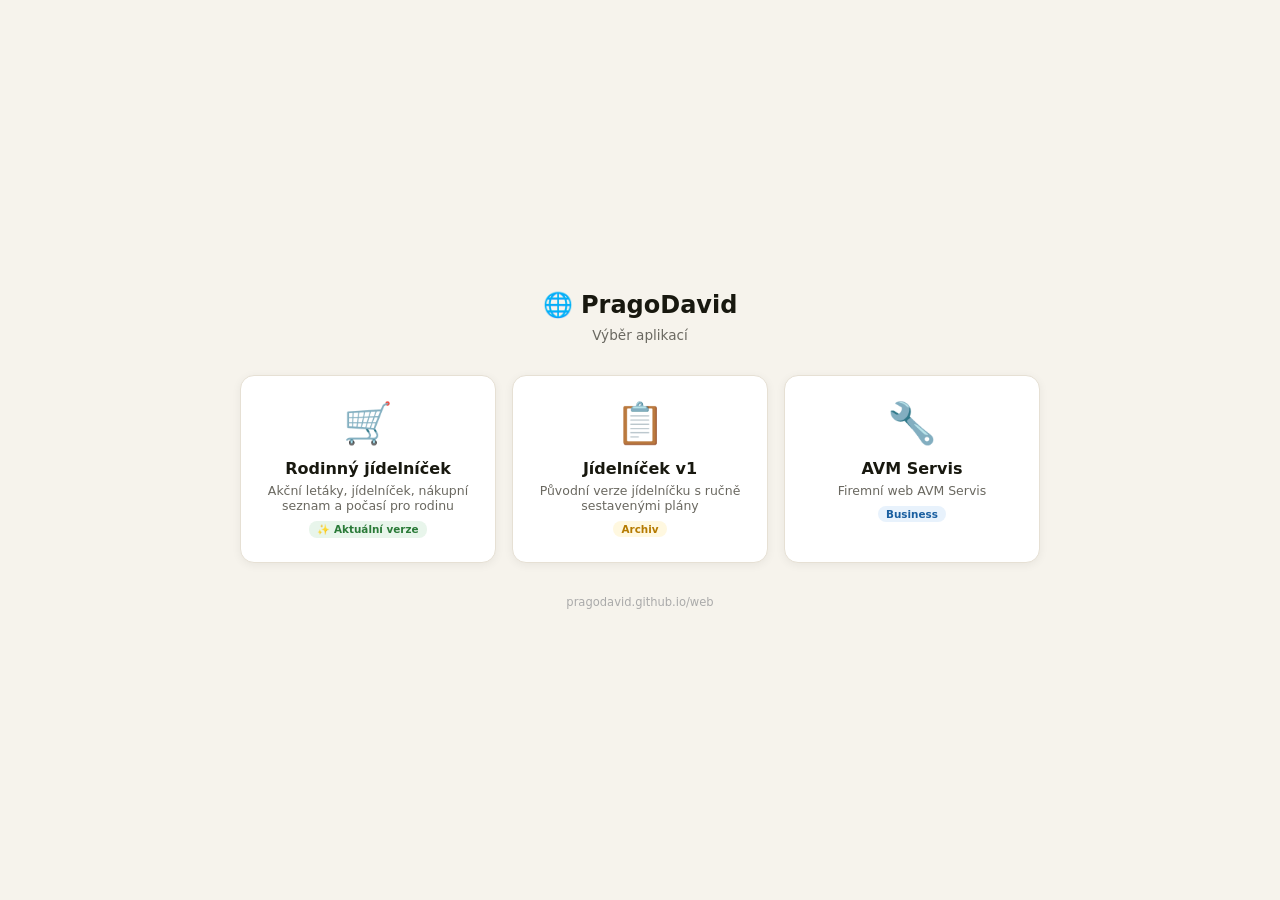
==== commit 33711256: "fix nazvy index.html" ====
--- a/index.html
+++ b/index.html
@@ -2,1017 +2,53 @@
 <html lang="cs">
 <head>
 <meta charset="UTF-8">
-<meta name="viewport" content="width=device-width, initial-scale=1.0, maximum-scale=1.0">
-<title>Rodinný jídelníček</title>
-<link rel="preconnect" href="https://fonts.googleapis.com">
-<link href="https://fonts.googleapis.com/css2?family=Outfit:wght@300;400;500;600;700&display=swap" rel="stylesheet">
+<meta name="viewport" content="width=device-width, initial-scale=1.0">
+<title>PragoDavid – weby</title>
 <style>
-:root {
-  --bg:#f6f3ec;--card:#fff;--border:#e6e0d4;--text:#18180f;--muted:#6a6860;
-  --green:#2a7a38;--green-bg:#e8f5eb;--amber:#b57a00;--amber-bg:#fff8e0;
-  --blue:#1a5fa0;--blue-bg:#e8f2fc;--red:#c0392b;--red-bg:#fff0f0;
-  --shadow:0 2px 10px rgba(0,0,0,.06);
-}
 *{box-sizing:border-box;margin:0;padding:0}
-body{font-family:'Outfit',sans-serif;background:var(--bg);color:var(--text);min-height:100vh}
-
-/* HEADER */
-header{background:var(--text);color:#fff;padding:1rem 1.25rem;display:flex;align-items:center;justify-content:space-between;flex-wrap:wrap;gap:.5rem}
-.logo h1{font-size:1.1rem;font-weight:600}
-.logo p{font-size:.7rem;color:#aaa;margin-top:1px}
-#server-badge{font-size:.68rem;padding:3px 9px;border-radius:10px;font-weight:600}
-.badge-local{background:#2a7a38;color:#fff}
-.badge-tailscale{background:#1a5fa0;color:#fff}
-.badge-offline{background:#555;color:#fff}
-
-/* ADMIN BANNER */
-#admin-banner{display:none;background:var(--amber-bg);border-bottom:1px solid #f5d87a;padding:.6rem 1.25rem;font-size:.8rem;color:var(--amber);display:flex;align-items:center;gap:.5rem;flex-wrap:wrap}
-#admin-banner button{background:var(--amber);color:#fff;border:none;border-radius:6px;padding:4px 12px;font-size:.75rem;font-weight:600;cursor:pointer}
-
-/* NAV */
-nav{background:var(--card);border-bottom:1px solid var(--border);display:flex;overflow-x:auto;scrollbar-width:none}
-nav::-webkit-scrollbar{display:none}
-.tab{flex:1;min-width:72px;background:none;border:none;border-bottom:2px solid transparent;padding:.75rem .5rem;font-family:'Outfit',sans-serif;font-size:.78rem;font-weight:500;color:var(--muted);cursor:pointer;white-space:nowrap;text-align:center;transition:all .2s}
-.tab.active{color:var(--text);border-bottom-color:var(--text)}
-
-.main{max-width:1080px;margin:0 auto;padding:1.25rem 1rem 5rem}
-.section{display:none}.section.active{display:block}
-
-/* LETÁKY HEADER */
-.letak-grid{display:grid;grid-template-columns:repeat(auto-fill,minmax(160px,1fr));gap:.6rem;margin-bottom:1.25rem}
-.letak-card{background:var(--card);border:1.5px solid var(--border);border-radius:10px;padding:.75rem;text-align:center;position:relative}
-.letak-card.valid{border-color:transparent;box-shadow:var(--shadow)}
-.letak-card.expired{opacity:.5}
-.letak-card.missing{border-style:dashed}
-.letak-emoji{font-size:1.5rem;margin-bottom:4px}
-.letak-name{font-size:.82rem;font-weight:600}
-.letak-dates{font-size:.68rem;color:var(--muted);margin-top:2px}
-.letak-count{font-size:.7rem;font-weight:600;margin-top:4px}
-.letak-status{font-size:.65rem;padding:2px 7px;border-radius:8px;margin-top:4px;display:inline-block}
-.s-valid{background:var(--green-bg);color:var(--green)}
-.s-expired{background:var(--red-bg);color:var(--red)}
-.s-missing{background:var(--amber-bg);color:var(--amber)}
-.admin-btn{position:absolute;top:6px;right:6px;background:none;border:none;font-size:.9rem;cursor:pointer;opacity:.6}
-.admin-btn:hover{opacity:1}
-
-/* CARDS */
-.card{background:var(--card);border:1px solid var(--border);border-radius:12px;padding:1rem;margin-bottom:1rem;box-shadow:var(--shadow)}
-.card-title{font-size:.7rem;font-weight:700;text-transform:uppercase;letter-spacing:.6px;color:var(--muted);margin-bottom:.75rem}
-
-.page-header{display:flex;align-items:flex-start;justify-content:space-between;margin-bottom:1.25rem;flex-wrap:wrap;gap:.75rem}
-.page-title{font-size:1.2rem;font-weight:600}
-.page-sub{font-size:.75rem;color:var(--muted);margin-top:2px}
-
-/* JÍDELNÍČEK */
-.days-grid{display:grid;grid-template-columns:repeat(auto-fit,minmax(290px,1fr));gap:.75rem}
-.day-card{background:var(--card);border:1px solid var(--border);border-radius:12px;overflow:hidden;box-shadow:var(--shadow)}
-.day-head{padding:.65rem 1rem;display:flex;align-items:center;justify-content:space-between;border-bottom:1px solid var(--border)}
-.day-name{font-size:.9rem;font-weight:600}
-.day-date{font-size:.7rem;color:var(--muted)}
-.weekend-tag{font-size:.62rem;font-weight:700;background:var(--blue-bg);color:var(--blue);padding:1px 7px;border-radius:8px}
-.meals{padding:.4rem}
-.meal{padding:.55rem .5rem;border-bottom:1px solid var(--border)}
-.meal:last-child{border:none}
-.meal-type{font-size:.6rem;font-weight:700;text-transform:uppercase;letter-spacing:.5px;margin-bottom:1px}
-.t-s{color:#e08c00}.t-o{color:var(--green)}.t-v{color:var(--blue)}
-.meal-name{font-size:.85rem;font-weight:600;margin-bottom:1px;cursor:pointer;border-bottom:1px dashed var(--border)}
-.meal-name:hover{color:var(--green)}
-.meal-meta{font-size:.68rem;color:var(--muted)}
-.akce-tags{display:flex;flex-wrap:wrap;gap:2px;margin-top:3px}
-.akce-tag{font-size:.6rem;font-weight:600;background:var(--green-bg);color:var(--green);padding:1px 6px;border-radius:7px}
-
-/* LETÁKY PRODUKTY */
-.filters{display:flex;flex-wrap:wrap;gap:.4rem;margin-bottom:1rem}
-.chip{padding:4px 12px;border-radius:16px;font-size:.75rem;font-weight:500;border:1.5px solid var(--border);background:var(--card);cursor:pointer;user-select:none;transition:all .15s}
-.chip.active{background:var(--text);color:#fff;border-color:var(--text)}
-
-.products-grid{display:grid;grid-template-columns:repeat(auto-fill,minmax(200px,1fr));gap:.65rem}
-.product-card{background:var(--card);border:1px solid var(--border);border-radius:10px;padding:.75rem;box-shadow:var(--shadow)}
-.product-store{font-size:.62rem;font-weight:700;padding:2px 7px;border-radius:7px;display:inline-block;margin-bottom:4px}
-.product-name{font-size:.88rem;font-weight:600;margin-bottom:2px}
-.product-unit{font-size:.72rem;color:var(--muted)}
-.product-price{display:flex;align-items:baseline;gap:.3rem;margin-top:5px}
-.price-now{font-size:1.15rem;font-weight:700}
-.price-old{font-size:.78rem;color:var(--muted);text-decoration:line-through}
-.price-save{font-size:.65rem;font-weight:600;background:var(--green-bg);color:var(--green);padding:1px 5px;border-radius:6px}
-.valid-note{font-size:.65rem;color:var(--muted);margin-top:3px}
-
-/* NÁKUPNÍ SEZNAM */
-.shop-group-hdr{font-size:.75rem;font-weight:700;padding:.4rem .75rem;border-radius:6px;margin:.75rem 0 .4rem;display:flex;justify-content:space-between}
-.shop-item{display:flex;align-items:center;gap:.6rem;padding:.45rem .25rem;border-bottom:1px solid var(--border);font-size:.83rem}
-.shop-item:last-child{border:none}
-.shop-item input[type=checkbox]{width:16px;height:16px;accent-color:var(--green);flex-shrink:0;cursor:pointer}
-.shop-item label{flex:1;cursor:pointer}
-.shop-item label.done{text-decoration:line-through;color:var(--muted)}
-.shop-save{font-size:.65rem;color:var(--green)}
-.shop-price{font-size:.78rem;font-weight:600;white-space:nowrap}
-.total-bar{background:var(--text);color:#fff;padding:.85rem 1.25rem;border-radius:10px;display:flex;justify-content:space-between;align-items:center;margin-top:1rem}
-.total-bar strong{font-size:1.2rem}
-.dl-row{display:flex;gap:.5rem;flex-wrap:wrap;margin-top:.75rem}
-
-/* ADMIN MODAL */
-.modal-overlay{position:fixed;inset:0;background:rgba(0,0,0,.5);z-index:200;display:flex;align-items:flex-end;justify-content:center}
-.modal-box{background:var(--card);border-radius:16px 16px 0 0;width:100%;max-width:560px;max-height:90vh;overflow-y:auto;padding:1.25rem}
-.modal-handle{width:40px;height:4px;background:var(--border);border-radius:2px;margin:0 auto 1rem}
-.modal-title{font-size:1rem;font-weight:600;margin-bottom:1rem}
-.modal-close{float:right;background:none;border:none;font-size:1.2rem;cursor:pointer;color:var(--muted)}
-
-.store-grid{display:grid;grid-template-columns:repeat(3,1fr);gap:.5rem;margin-bottom:1rem}
-.store-sel{border:2px solid var(--border);border-radius:10px;padding:.75rem .5rem;text-align:center;cursor:pointer;font-size:.78rem;font-weight:600;background:var(--card);transition:all .15s}
-.store-sel .icon{font-size:1.3rem;display:block;margin-bottom:3px}
-.store-sel:hover{border-color:#bbb}
-.store-sel.sel-k{border-color:#e63312;background:#fff5f5;color:#e63312}
-.store-sel.sel-l{border-color:#c8a800;background:#fffbe0;color:#c8a800}
-.store-sel.sel-p{border-color:#e30613;background:#fff5f5;color:#e30613}
-.store-sel.sel-b{border-color:#e4002b;background:#fff5f5;color:#e4002b}
-.store-sel.sel-t{border-color:#1a5fa0;background:var(--blue-bg);color:var(--blue)}
-
-.drop-zone{border:2px dashed var(--border);border-radius:10px;padding:1.75rem 1rem;text-align:center;cursor:pointer;transition:all .2s;margin-bottom:.75rem}
-.drop-zone.hover{border-color:var(--green);background:var(--green-bg)}
-.drop-zone .dz-icon{font-size:2rem;margin-bottom:.4rem}
-.drop-zone p{font-size:.82rem;color:var(--muted)}
-.drop-zone input{display:none}
-.file-chip{background:var(--blue-bg);color:var(--blue);border-radius:8px;padding:.5rem .75rem;font-size:.78rem;margin-bottom:.75rem;display:none}
-
-.btn{width:100%;padding:.8rem;border-radius:10px;font-size:.88rem;font-weight:600;border:none;cursor:pointer;transition:opacity .15s;font-family:'Outfit',sans-serif}
-.btn:disabled{opacity:.45;cursor:not-allowed}
-.btn-primary{background:var(--text);color:#fff}
-.btn-green{background:var(--green);color:#fff}
-.btn-sm{width:auto;padding:.45rem 1rem;font-size:.78rem;border-radius:8px}
-
-.progress{height:6px;background:var(--border);border-radius:3px;overflow:hidden;margin:.65rem 0;display:none}
-.progress .bar{height:100%;background:var(--green);border-radius:3px;transition:width .4s}
-.msg{padding:.65rem .75rem;border-radius:8px;font-size:.8rem;margin-top:.65rem;display:none}
-.msg.ok{background:var(--green-bg);color:var(--green)}
-.msg.err{background:var(--red-bg);color:var(--red)}
-.msg.loading{background:var(--blue-bg);color:var(--blue)}
-.log-box{background:#1a1a14;color:#7de89a;border-radius:8px;padding:.65rem;font-family:monospace;font-size:.68rem;max-height:180px;overflow-y:auto;white-space:pre-wrap;margin-top:.65rem;display:none}
-
-/* RECEPT MODAL */
-.recipe-overlay{position:fixed;inset:0;background:rgba(0,0,0,.5);z-index:200;display:flex;align-items:center;justify-content:center;padding:1rem}
-.recipe-box{background:var(--card);border-radius:14px;max-width:520px;width:100%;max-height:88vh;overflow-y:auto;padding:1.25rem}
-.r-close{float:right;background:none;border:none;font-size:1.2rem;cursor:pointer;color:var(--muted)}
-.r-title{font-size:1rem;font-weight:600;margin-bottom:.25rem}
-.r-meta{font-size:.72rem;color:var(--muted);margin-bottom:.85rem}
-.r-section{font-size:.65rem;font-weight:700;text-transform:uppercase;letter-spacing:.6px;color:var(--muted);margin:.7rem 0 .3rem}
-.r-ing{display:flex;justify-content:space-between;font-size:.82rem;padding:4px 0;border-bottom:1px solid var(--border)}
-.r-ing:last-child{border:none}
-.r-ing .akce-tag{margin-left:4px}
-.r-text{font-size:.83rem;line-height:1.6}
-
-/* REFRESH BANNER */
-#refresh-banner{display:none;position:fixed;bottom:1rem;left:50%;transform:translateX(-50%);background:var(--text);color:#fff;padding:.65rem 1.25rem;border-radius:20px;font-size:.8rem;z-index:300;display:none;align-items:center;gap:.5rem;box-shadow:0 4px 20px rgba(0,0,0,.3)}
-.spinner{width:14px;height:14px;border:2px solid rgba(255,255,255,.3);border-top-color:#fff;border-radius:50%;animation:spin .8s linear infinite}
-@keyframes spin{to{transform:rotate(360deg)}}
-
-.empty{text-align:center;padding:3rem 1rem;color:var(--muted)}
-.empty .ei{font-size:2.5rem;margin-bottom:.6rem}
-
-@media(max-width:600px){
-  .products-grid{grid-template-columns:repeat(2,1fr)}
-  .days-grid{grid-template-columns:1fr}
-  .letak-grid{grid-template-columns:repeat(3,1fr)}
-}
+body{font-family:system-ui,-apple-system,sans-serif;background:#f6f3ec;color:#18180f;min-height:100vh;display:flex;flex-direction:column;align-items:center;justify-content:center;padding:2rem 1rem}
+h1{font-size:1.5rem;font-weight:700;margin-bottom:.5rem;text-align:center}
+p{font-size:.85rem;color:#6a6860;margin-bottom:2rem;text-align:center}
+.grid{display:grid;grid-template-columns:repeat(auto-fit,minmax(220px,1fr));gap:1rem;width:100%;max-width:800px}
+.card{background:#fff;border:1px solid #e6e0d4;border-radius:14px;padding:1.5rem 1.25rem;text-align:center;text-decoration:none;color:#18180f;transition:all .2s;box-shadow:0 2px 10px rgba(0,0,0,.06)}
+.card:hover{transform:translateY(-3px);box-shadow:0 6px 20px rgba(0,0,0,.1)}
+.card .icon{font-size:2.5rem;margin-bottom:.75rem}
+.card h2{font-size:1rem;font-weight:600;margin-bottom:.35rem}
+.card p{font-size:.78rem;color:#6a6860;margin:0}
+.tag{display:inline-block;font-size:.65rem;font-weight:700;padding:2px 8px;border-radius:8px;margin-top:.5rem}
+.tag-new{background:#e8f5eb;color:#2a7a38}
+.tag-old{background:#fff8e0;color:#b57a00}
+.tag-biz{background:#e8f2fc;color:#1a5fa0}
+footer{margin-top:2rem;font-size:.72rem;color:#aaa}
 </style>
 </head>
 <body>
+<h1>🌐 PragoDavid</h1>
+<p>Výběr aplikací</p>
 
-<header>
-  <div class="logo">
-    <h1>🛒 Rodinný jídelníček</h1>
-    <p>4 osoby · Mělník · <span id="last-update">načítám...</span></p>
-  </div>
-  <div style="display:flex;align-items:center;gap:.5rem">
-    <span id="server-badge" class="badge-offline">⚫ offline</span>
-    <button onclick="openAdmin()" style="background:rgba(255,255,255,.15);color:#fff;border:1px solid rgba(255,255,255,.25);border-radius:8px;padding:5px 12px;font-size:.75rem;font-weight:600;cursor:pointer">🔧 Admin</button>
-  </div>
-</header>
+<div class="grid">
+  <a class="card" href="jidelnicekv2/">
+    <div class="icon">🛒</div>
+    <h2>Rodinný jídelníček</h2>
+    <p>Akční letáky, jídelníček, nákupní seznam a počasí pro rodinu</p>
+    <span class="tag tag-new">✨ Aktuální verze</span>
+  </a>
 
-<div id="tailscale-banner" style="display:none;background:#1a5fa0;color:#fff;padding:.6rem 1.25rem;font-size:.78rem;display:none;align-items:center;justify-content:space-between;gap:.5rem;flex-wrap:wrap">
-  <span>📱 Server nedostupný lokálně. Pro admin funkce zapni <strong>Tailscale</strong> na mobilu.</span>
-  <button onclick="retryConnection()" style="background:rgba(255,255,255,.2);color:#fff;border:none;border-radius:6px;padding:3px 10px;font-size:.72rem;cursor:pointer">↻ Zkusit znovu</button>
+  <a class="card" href="jidelnicekv1/">
+    <div class="icon">📋</div>
+    <h2>Jídelníček v1</h2>
+    <p>Původní verze jídelníčku s ručně sestavenými plány</p>
+    <span class="tag tag-old">Archiv</span>
+  </a>
+
+  <a class="card" href="avmservis/">
+    <div class="icon">🔧</div>
+    <h2>AVM Servis</h2>
+    <p>Firemní web AVM Servis</p>
+    <span class="tag tag-biz">Business</span>
+  </a>
 </div>
 
-<nav>
-  <button class="tab active" onclick="showTab('letaky',this)">🏷 Letáky</button>
-  <button class="tab" onclick="showTab('jidelnicek',this)">🍽 Jídelníček</button>
-  <button class="tab" onclick="showTab('nakup',this)">🛒 Nákup</button>
-  <button class="tab" onclick="showTab('pocasi',this)">🌤 Počasí</button>
-</nav>
-
-<div class="main">
-
-  <!-- LETÁKY -->
-  <div id="sec-letaky" class="section active">
-    <div id="letak-overview" class="letak-grid"></div>
-
-    <div style="display:flex;align-items:center;justify-content:space-between;margin-bottom:.75rem;flex-wrap:wrap;gap:.5rem">
-      <div class="page-title" style="font-size:1rem">Akční potraviny</div>
-      <div class="filters" id="cat-filter" style="margin:0"></div>
-    </div>
-    <div id="products-grid" class="products-grid">
-      <div class="empty"><div class="ei">🏷</div><p>Žádné akční potraviny</p></div>
-    </div>
-  </div>
-
-  <!-- JÍDELNÍČEK -->
-  <div id="sec-jidelnicek" class="section">
-    <div class="page-header">
-      <div>
-        <div class="page-title">Týdenní jídelníček</div>
-        <div class="page-sub" id="week-range">—</div>
-        <div style="font-size:.68rem;color:var(--muted);margin-top:2px" id="jid-generated"></div>
-      </div>
-      <button onclick="downloadJidelnicek()" class="btn btn-sm btn-primary">↓ Stáhnout</button>
-    </div>
-    <div id="days-grid" class="days-grid">
-      <div class="empty"><div class="ei">🍽</div><p>Jídelníček zatím není vygenerován</p></div>
-    </div>
-  </div>
-
-  <!-- NÁKUPNÍ SEZNAM -->
-  <div id="sec-nakup" class="section">
-    <div class="page-header">
-      <div>
-        <div class="page-title">Nákupní seznam</div>
-        <div class="page-sub">Odškrtávej nakoupené položky</div>
-      </div>
-    </div>
-    <div id="nakup-list">
-      <div class="empty"><div class="ei">🛒</div><p>Nákupní seznam zatím není</p></div>
-    </div>
-    <div id="total-bar" class="total-bar" style="display:none">
-      <div>
-        <div style="font-size:.7rem;color:#aaa">Odhadovaná cena</div>
-        <strong id="total-price">0 Kč</strong>
-      </div>
-      <div style="text-align:right">
-        <div style="font-size:.7rem;color:#aaa">Úspora z akcí</div>
-        <div style="font-size:1rem;font-weight:600;color:#7de89a" id="total-savings">0 Kč</div>
-      </div>
-    </div>
-    <div class="dl-row">
-      <button class="btn btn-primary btn-sm" onclick="downloadNakupTxt()">↓ TXT</button>
-      <button class="btn btn-green btn-sm" onclick="downloadNakupCsv()">↓ CSV</button>
-      <button class="btn btn-sm" style="border:1.5px solid var(--border);background:var(--card)" onclick="uncheckAll()">Odškrtnout vše</button>
-    </div>
-  </div>
-
-  <!-- POČASÍ -->
-  <div id="sec-pocasi" class="section">
-    <div class="page-header">
-      <div class="page-title">Předpověď počasí</div>
-    </div>
-    <div id="weather-cards"></div>
-  </div>
-
-</div>
-
-<!-- REFRESH BANNER -->
-<div id="refresh-banner" style="display:none">
-  <div class="spinner"></div>
-  <span id="refresh-msg">Zpracovávám leták...</span>
-</div>
-
-<!-- RECEPT MODAL -->
-<div id="recipe-overlay" style="display:none" onclick="if(event.target===this)closeRecipe()">
-  <div class="recipe-overlay">
-    <div class="recipe-box" id="recipe-box"></div>
-  </div>
-</div>
-
-<!-- ADMIN MODAL -->
-<div id="admin-overlay" style="display:none" onclick="if(event.target===this)closeAdmin()">
-  <div class="modal-overlay">
-    <div class="modal-box">
-      <div class="modal-handle"></div>
-      <button class="modal-close" onclick="closeAdmin()">✕</button>
-      <div class="modal-title">🔧 Správa letáků</div>
-
-      <div class="card" style="margin-bottom:.75rem">
-        <div class="card-title">1. Vyber obchod</div>
-        <div class="store-grid">
-          <div class="store-sel" id="sel-kaufland" onclick="selectStore('kaufland',this)">
-            <span class="icon">🔴</span>Kaufland
-          </div>
-          <div class="store-sel" id="sel-lidl" onclick="selectStore('lidl',this)">
-            <span class="icon">🟡</span>Lidl
-          </div>
-          <div class="store-sel" id="sel-penny" onclick="selectStore('penny',this)">
-            <span class="icon">🟠</span>Penny
-          </div>
-          <div class="store-sel" id="sel-billa" onclick="selectStore('billa',this)">
-            <span class="icon">🟢</span>Billa
-          </div>
-          <div class="store-sel" id="sel-tesco" onclick="selectStore('tesco',this)">
-            <span class="icon">🔵</span>Tesco
-          </div>
-        </div>
-      </div>
-
-      <div class="card" style="margin-bottom:.75rem">
-        <div class="card-title">2. Nahraj PDF leták</div>
-        <div class="drop-zone" id="drop-zone" onclick="document.getElementById('pdf-inp').click()">
-          <div class="dz-icon">📎</div>
-          <strong>Klepni pro výběr PDF</strong>
-          <p>nebo přetáhni sem</p>
-          <input type="file" id="pdf-inp" accept=".pdf,application/pdf" onchange="onFileSelected(this)">
-        </div>
-        <div class="file-chip" id="file-chip"></div>
-        <div class="progress" id="upload-progress"><div class="bar" id="upload-bar" style="width:0%"></div></div>
-        <button class="btn btn-green" id="upload-btn" onclick="doUpload()" disabled>↑ Nahrát a zpracovat</button>
-        <div class="msg" id="upload-msg"></div>
-        <div class="log-box" id="upload-log"></div>
-      </div>
-
-      <div class="card">
-        <div class="card-title">Víkendové plány & generování</div>
-        <textarea id="plan-sobota" placeholder="Plány na sobotu..." style="width:100%;border:1px solid var(--border);border-radius:8px;padding:.65rem;font-size:.82rem;font-family:inherit;resize:vertical;min-height:60px;margin-bottom:.5rem"></textarea>
-        <textarea id="plan-nedele" placeholder="Plány na neděli..." style="width:100%;border:1px solid var(--border);border-radius:8px;padding:.65rem;font-size:.82rem;font-family:inherit;resize:vertical;min-height:60px;margin-bottom:.5rem"></textarea>
-        <textarea id="plan-pref" placeholder="Preference (nepovinné)..." style="width:100%;border:1px solid var(--border);border-radius:8px;padding:.65rem;font-size:.82rem;font-family:inherit;resize:vertical;min-height:50px;margin-bottom:.5rem"></textarea>
-        <div style="display:grid;grid-template-columns:1fr 1fr;gap:.5rem">
-          <button class="btn btn-sm btn-primary" onclick="savePlans()">Uložit plány</button>
-          <button class="btn btn-sm btn-green" onclick="runGenerate()">▶ Generovat</button>
-        </div>
-        <div class="msg" id="plans-msg"></div>
-        <div class="log-box" id="generate-log"></div>
-      </div>
-
-    </div>
-  </div>
-</div>
-
-<script>
-// ── Konfigurace ───────────────────────────────────────────────────────────────
-const LOCAL_URL     = 'https://192.168.0.153:5443';
-const TAILSCALE_URL = 'https://acer-debian.taildbfb3e.ts.net:5443';
-const DATA_BASE     = 'https://raw.githubusercontent.com/pragodavid/testweb/main/data/';
-
-const STORES = {
-  kaufland: {label:'Kaufland', emoji:'🔴', color:'#e63312', bg:'#fff5f5'},
-  lidl:     {label:'Lidl',     emoji:'🟡', color:'#c8a800', bg:'#fffbe0'},
-  penny:    {label:'Penny',    emoji:'🟠', color:'#e30613', bg:'#fff5f5'},
-  billa:    {label:'Billa',    emoji:'🟢', color:'#2a7a38', bg:'#e8f5eb'},
-  tesco:    {label:'Tesco',    emoji:'🔵', color:'#1a5fa0', bg:'#e8f2fc'},
-};
-
-const CAT_LABELS = {
-  vse:'Vše',maso:'Maso',ryby:'Ryby',mlecne:'Mléčné',vejce:'Vejce',
-  ovoce:'Ovoce',zelenina:'Zelenina',pecivo:'Pečivo',trvanlive:'Trvanlivé',napoje:'Nápoje'
-};
-
-// ── Stav ──────────────────────────────────────────────────────────────────────
-let serverUrl   = null;
-let state       = { products:[], jidelnicek:null, nakup:null, meta:{}, weather:null };
-let checked     = {};
-let activeCat   = 'vse';
-let activeStore = null;
-let selectedFile = null;
-let selectedStore = null;
-let refreshInterval = null;
-let refreshDataTs = null;
-
-// ── Inicializace ──────────────────────────────────────────────────────────────
-async function init() {
-  await detectServer();
-  await loadAllData();
-}
-
-async function detectServer() {
-  const badge = document.getElementById('server-badge');
-  const banner = document.getElementById('tailscale-banner');
-
-  // Zkus lokální IP
-  try {
-    const r = await fetch(LOCAL_URL + '/api/ping', {signal: AbortSignal.timeout(1500)});
-    if(r.ok) {
-      serverUrl = LOCAL_URL;
-      badge.textContent = '🟢 Lokální';
-      badge.className = 'badge-local';
-      banner.style.display = 'none';
-      return;
-    }
-  } catch(e) {}
-
-  // Zkus Tailscale
-  try {
-    const r = await fetch(TAILSCALE_URL + '/api/ping', {signal: AbortSignal.timeout(3000)});
-    if(r.ok) {
-      serverUrl = TAILSCALE_URL;
-      badge.textContent = '🔵 Tailscale';
-      badge.className = 'badge-tailscale';
-      banner.style.display = 'none';
-      return;
-    }
-  } catch(e) {}
-
-  // Offline
-  serverUrl = null;
-  badge.textContent = '⚫ Offline';
-  badge.className = 'badge-offline';
-  banner.style.display = 'flex';
-}
-
-async function retryConnection() {
-  await detectServer();
-}
-
-// ── Načítání dat ──────────────────────────────────────────────────────────────
-async function fetchJSON(file) {
-  const r = await fetch(DATA_BASE + file + '?_=' + Date.now());
-  if(!r.ok) throw new Error(`${file}: ${r.status}`);
-  return r.json();
-}
-
-async function loadAllData() {
-  const today = new Date().toISOString().split('T')[0];
-
-  const results = await Promise.allSettled([
-    fetchJSON('letaky_meta.json'),
-    fetchJSON('jidelnicek.json'),
-    fetchJSON('nakup.json'),
-    fetchJSON('weather.json'),
-    fetchJSON('kaufland.json'),
-    fetchJSON('lidl_main.json'),
-    fetchJSON('penny.json'),
-    fetchJSON('billa.json'),
-    fetchJSON('tesco.json'),
-  ]);
-
-  if(results[0].status==='fulfilled') state.meta = results[0].value || {};
-  if(results[1].status==='fulfilled') state.jidelnicek = results[1].value;
-  if(results[2].status==='fulfilled') state.nakup = results[2].value;
-  if(results[3].status==='fulfilled') state.weather = results[3].value;
-
-  // Sloučení platných produktů
-  state.products = [];
-  const storeFiles = [results[4],results[5],results[6],results[7],results[8]];
-  const storeKeys  = ['kaufland','lidl','penny','billa','tesco'];
-  storeFiles.forEach((r,i) => {
-    if(r.status!=='fulfilled') return;
-    const data = r.value;
-    // Ověř platnost
-    if(data.valid_to && data.valid_to < today) return;
-    (data.products||[]).forEach(p => state.products.push(p));
-  });
-
-  // Aktualizuj meta z načtených dat pokud meta.json chybí
-  storeFiles.forEach((r,i) => {
-    if(r.status!=='fulfilled') return;
-    const data = r.value;
-    const key = storeKeys[i];
-    if(!state.meta[key] && data.valid_to) {
-      state.meta[key] = {
-        valid_from: data.valid_from,
-        valid_to: data.valid_to,
-        products_count: (data.products||[]).length,
-        fetched_at: data.fetched_at,
-      };
-    }
-  });
-
-  // Poslední aktualizace
-  const ts = state.jidelnicek?.generated_at || state.nakup?.generated_at;
-  if(ts) document.getElementById('last-update').textContent =
-    'aktualizováno ' + new Date(ts).toLocaleDateString('cs-CZ', {day:'2-digit',month:'2-digit',year:'numeric'});
-
-  renderLetak();
-  renderJidelnicek();
-  renderNakup();
-  renderPocasi();
-}
-
-// ── TAB ───────────────────────────────────────────────────────────────────────
-function showTab(name, btn) {
-  document.querySelectorAll('.section').forEach(s=>s.classList.remove('active'));
-  document.querySelectorAll('.tab').forEach(b=>b.classList.remove('active'));
-  document.getElementById('sec-'+name).classList.add('active');
-  btn.classList.add('active');
-}
-
-// ── LETÁKY OVERVIEW ───────────────────────────────────────────────────────────
-function renderLetak() {
-  const today = new Date().toISOString().split('T')[0];
-  const overview = document.getElementById('letak-overview');
-
-  overview.innerHTML = Object.entries(STORES).map(([key, s]) => {
-    const m = state.meta[key];
-    let statusClass, statusText, datesText, countText;
-
-    if(!m || !m.valid_to) {
-      statusClass = 's-missing'; statusText = 'Nenahrán';
-      datesText = '—'; countText = '';
-    } else if(m.valid_to < today) {
-      statusClass = 's-expired'; statusText = 'Vypršel';
-      datesText = `${fmt(m.valid_from)} – ${fmt(m.valid_to)}`;
-      countText = '';
-    } else {
-      statusClass = 's-valid'; statusText = 'Platný';
-      datesText = `${fmt(m.valid_from)} – ${fmt(m.valid_to)}`;
-      countText = `<div class="letak-count" style="color:var(--green)">${m.products_count} produktů</div>`;
-    }
-
-    return `<div class="letak-card ${m && m.valid_to >= today ? 'valid' : m ? 'expired' : 'missing'}">
-      <button class="admin-btn" onclick="openAdmin('${key}')" title="Nahrát leták">⬆</button>
-      <div class="letak-emoji">${s.emoji}</div>
-      <div class="letak-name">${s.label}</div>
-      <div class="letak-dates">${datesText}</div>
-      ${countText}
-      <div class="letak-status ${statusClass}">${statusText}</div>
-    </div>`;
-  }).join('');
-
-  renderProducts();
-}
-
-function renderProducts(cat) {
-  cat = cat || activeCat;
-  activeCat = cat;
-  const today = new Date().toISOString().split('T')[0];
-
-  // Filtruj platné produkty
-  let products = state.products.filter(p => !p.valid_to || p.valid_to >= today);
-  if(cat !== 'vse') products = products.filter(p => p.category === cat);
-
-  // Kategorie filter chips
-  const cats = ['vse', ...new Set(state.products.map(p=>p.category).filter(Boolean))];
-  document.getElementById('cat-filter').innerHTML = cats.map(c =>
-    `<div class="chip ${c===cat?'active':''}" onclick="renderProducts('${c}')">${CAT_LABELS[c]||c}</div>`
-  ).join('');
-
-  if(!products.length) {
-    document.getElementById('products-grid').innerHTML =
-      '<div class="empty"><div class="ei">🏷</div><p>Žádné akční potraviny</p></div>';
-    return;
-  }
-
-  const sorted = [...products].sort((a,b)=>(b.discount_pct||0)-(a.discount_pct||0));
-  document.getElementById('products-grid').innerHTML = sorted.map(p => {
-    const s = Object.values(STORES).find(x=>x.label===p.store) || {color:'#999',bg:'#f5f5f5'};
-    return `<div class="product-card">
-      <span class="product-store" style="background:${s.bg};color:${s.color}">${p.store}</span>
-      <div class="product-name">${p.name}</div>
-      <div class="product-unit">${p.unit||''}</div>
-      <div class="product-price">
-        <span class="price-now">${p.price?.toFixed(2)} Kč</span>
-        ${p.price_old?`<span class="price-old">${p.price_old.toFixed(2)} Kč</span>`:''}
-        ${p.discount_pct?`<span class="price-save">-${p.discount_pct}%</span>`:''}
-      </div>
-      <div class="valid-note">do ${fmt(p.valid_to)}</div>
-    </div>`;
-  }).join('');
-}
-
-// ── JÍDELNÍČEK ────────────────────────────────────────────────────────────────
-function wmoIcon(code) {
-  if(code === 0) return '☀️';
-  if(code <= 2) return '🌤️';
-  if(code <= 3) return '☁️';
-  if(code <= 48) return '🌫️';
-  if(code <= 55) return '🌦️';
-  if(code <= 65) return '🌧️';
-  if(code <= 67) return '🌨️';
-  if(code <= 77) return '❄️';
-  if(code <= 82) return '🌦️';
-  if(code <= 86) return '🌨️';
-  if(code <= 99) return '⛈️';
-  return '🌡️';
-}
-
-function getWeatherForDate(dateStr) {
-  if(!state.weather?.days) return null;
-  return state.weather.days.find(d => d.date === dateStr) || null;
-}
-
-function fmtDayFull(dateStr) {
-  if(!dateStr) return '';
-  const d = new Date(dateStr + 'T12:00:00');
-  const days = ['Neděle','Pondělí','Úterý','Středa','Čtvrtek','Pátek','Sobota'];
-  const months = ['ledna','února','března','dubna','května','června','července','srpna','září','října','listopadu','prosince'];
-  return `${days[d.getDay()]} ${d.getDate()}. ${months[d.getMonth()]} ${d.getFullYear()}`;
-}
-
-function renderJidelnicek() {
-  const j = state.jidelnicek;
-  if(!j?.days?.length) return;
-
-  // Info o generování
-  const genAt = j.generated_at ? new Date(j.generated_at) : null;
-  const genStr = genAt ? genAt.toLocaleString('cs-CZ', {day:'2-digit',month:'2-digit',year:'numeric',hour:'2-digit',minute:'2-digit',timeZone:'Europe/Prague'}) : '—';
-  document.getElementById('week-range').textContent =
-    `${fmtDayFull(j.week_start)} – ${fmtDayFull(j.week_end)}`;
-  document.getElementById('jid-generated').textContent = `Naposledy generováno: ${genStr}`;
-
-  const TL = {snidane:'Snídaně',obed:'Oběd',vecere:'Večeře'};
-  const TC = {snidane:'t-s',obed:'t-o',vecere:'t-v'};
-
-  document.getElementById('days-grid').innerHTML = j.days.map((day,di) => {
-    const w = getWeatherForDate(day.date);
-    const weatherHtml = w ? `
-      <div style="display:flex;align-items:center;gap:4px;font-size:.72rem;color:var(--muted);margin-top:2px">
-        <span style="font-size:1rem">${wmoIcon(w.weather_code||0)}</span>
-        <span>${w.temp_min}–${w.temp_max}°C</span>
-        <span>💨 ${w.wind_kmh} km/h</span>
-      </div>` : '';
-    return `
-    <div class="day-card">
-      <div class="day-head" style="flex-direction:column;align-items:flex-start;gap:2px">
-        <div style="display:flex;align-items:center;justify-content:space-between;width:100%">
-          <span class="day-name">${fmtDayFull(day.date)}</span>
-          ${day.is_weekend?'<span class="weekend-tag">Víkend</span>':''}
-        </div>
-        ${weatherHtml}
-      </div>
-      <div class="meals">
-        ${day.meals.map((meal,mi)=>`
-          <div class="meal">
-            <div class="meal-type ${TC[meal.type]}">${TL[meal.type]}</div>
-            <div class="meal-name" onclick="showRecipe(${di},${mi})">${meal.name}</div>
-            <div class="meal-meta">⏱ ${meal.prep_minutes} min</div>
-            ${meal.akce_items?.length?`<div class="akce-tags">${meal.akce_items.map(a=>`<span class="akce-tag">🏷 ${a}</span>`).join('')}</div>`:''}
-          </div>
-        `).join('')}
-      </div>
-    </div>`;
-  }).join('');
-}
-
-function showRecipe(di, mi) {
-  const meal = state.jidelnicek?.days[di]?.meals[mi];
-  if(!meal) return;
-  document.getElementById('recipe-box').innerHTML = `
-    <button class="r-close" onclick="closeRecipe()">✕</button>
-    <div class="r-title">${meal.name}</div>
-    <div class="r-meta">⏱ ${meal.prep_minutes} min · 4 osoby</div>
-    <div class="r-section">Suroviny</div>
-    ${meal.ingredients?.map(i=>`
-      <div class="r-ing">
-        <span>${i.name}${i.akce?`<span class="akce-tag" style="margin-left:4px">${i.store||'akce'}</span>`:''}</span>
-        <span style="color:var(--muted)">${i.amount}</span>
-      </div>
-    `).join('')||''}
-    <div class="r-section">Postup</div>
-    <div class="r-text">${meal.instructions||''}</div>
-  `;
-  document.getElementById('recipe-overlay').style.display = 'flex';
-}
-function closeRecipe() { document.getElementById('recipe-overlay').style.display='none'; }
-
-// ── NÁKUPNÍ SEZNAM ────────────────────────────────────────────────────────────
-function renderNakup() {
-  const n = state.nakup;
-  if(!n?.all_items?.length) return;
-
-  document.getElementById('total-bar').style.display = 'flex';
-  updateTotals();
-
-  const groups = [
-    ['Kaufland',{hdr:'sh-k',bg:'#fff5f5',color:'#e63312'}],
-    ['Lidl',    {hdr:'sh-l',bg:'#fffbe0',color:'#c8a800'}],
-    ['Penny',   {hdr:'',    bg:'#fff5f5',color:'#e30613'}],
-    ['Billa',   {hdr:'',    bg:'#e8f5eb',color:'#2a7a38'}],
-    ['Tesco',   {hdr:'',    bg:'#e8f2fc',color:'#1a5fa0'}],
-    ['Ostatní', {hdr:'',    bg:'#f5f5f0',color:'#666'}],
-  ];
-
-  let html = '';
-  groups.forEach(([name, style]) => {
-    const items = n.all_items.filter(i => (i.store||'Ostatní') === name);
-    if(!items.length) return;
-    const gtotal = items.filter(i=>!checked[i.name]).reduce((a,b)=>a+b.price_approx,0);
-    html += `<div class="shop-group-hdr" style="background:${style.bg};color:${style.color}">
-      ${name} <span>${gtotal.toFixed(2)} Kč</span>
-    </div>`;
-    html += items.map(item => `
-      <div class="shop-item">
-        <input type="checkbox" id="chk-${esc(item.name)}" ${checked[item.name]?'checked':''}
-          onchange="toggleItem('${esc(item.name)}',this.checked,'${item.name}')">
-        <label for="chk-${esc(item.name)}" class="${checked[item.name]?'done':''}">${item.name}</label>
-        ${item.akce_detail?.discount_pct?`<span class="shop-save">-${item.akce_detail.discount_pct}%</span>`:''}
-        <span class="shop-price">${item.price_approx?.toFixed(2)} Kč</span>
-      </div>
-    `).join('');
-  });
-  document.getElementById('nakup-list').innerHTML = html;
-}
-
-function toggleItem(id, isChecked, name) {
-  checked[name] = isChecked;
-  const lbl = document.querySelector(`label[for="chk-${id}"]`);
-  if(lbl) lbl.className = isChecked ? 'done' : '';
-  updateTotals();
-}
-
-function updateTotals() {
-  const items = state.nakup?.all_items || [];
-  let total=0, savings=0;
-  items.forEach(i => {
-    if(!checked[i.name]) {
-      total += i.price_approx||0;
-      if(i.akce_detail?.price_old) savings += i.akce_detail.price_old - i.akce_detail.price;
-    }
-  });
-  document.getElementById('total-price').textContent = total.toFixed(2)+' Kč';
-  document.getElementById('total-savings').textContent = '+'+savings.toFixed(2)+' Kč';
-}
-
-function uncheckAll() { checked={}; renderNakup(); }
-function esc(s) { return s.replace(/[^a-zA-Z0-9]/g,'_'); }
-
-// ── POČASÍ ────────────────────────────────────────────────────────────────────
-function renderPocasi() {
-  const w = state.weather;
-  if(!w?.days) return;
-  document.getElementById('weather-cards').innerHTML = `
-    <div style="font-size:.72rem;color:var(--muted);margin-bottom:.75rem">
-      📍 ${w.city||'Mělník'} · Aktualizováno: ${w.fetched_at ? new Date(w.fetched_at).toLocaleString('cs-CZ',{day:'2-digit',month:'2-digit',hour:'2-digit',minute:'2-digit'}) : '—'}
-    </div>` +
-  w.days.map(d => {
-    const icon = wmoIcon(d.weather_code||0);
-    const gusts = d.wind_gusts_kmh ? ` / nárazy ${Math.round(d.wind_gusts_kmh)} km/h` : '';
-    return `
-    <div class="card" style="margin-bottom:.6rem;padding:.75rem 1rem">
-      <div style="display:flex;align-items:center;gap:.75rem">
-        <div style="font-size:2rem;line-height:1">${icon}</div>
-        <div style="flex:1">
-          <div style="display:flex;align-items:baseline;gap:.4rem">
-            <strong style="font-size:.9rem">${d.weekday_cs}</strong>
-            <span style="font-size:.72rem;color:var(--muted)">${fmtDayFull(d.date)}</span>
-          </div>
-          <div style="font-size:.8rem;color:var(--muted)">${d.description}</div>
-          <div style="font-size:.72rem;margin-top:2px;color:var(--muted)">
-            💨 ${Math.round(d.wind_kmh)} km/h${gusts}
-            · 🌧 ${d.precip_mm} mm
-          </div>
-        </div>
-        <div style="text-align:right">
-          <div style="font-size:1rem;font-weight:700">${Math.round(d.temp_max)}°C</div>
-          <div style="font-size:.75rem;color:var(--muted)">${Math.round(d.temp_min)}°C</div>
-          <div style="font-size:.65rem;font-weight:600;margin-top:3px;color:${d.suitable_outdoor?'var(--green)':'var(--red)'}">
-            ${d.suitable_outdoor?'☀ ven':'🌧 doma'}
-          </div>
-        </div>
-      </div>
-    </div>`;
-  }).join('');
-}
-
-// ── ADMIN ─────────────────────────────────────────────────────────────────────
-function openAdmin(preselect) {
-  if(!serverUrl) {
-    alert('Server není dostupný. ' + (serverUrl===null ? 'Zkontroluj Tailscale nebo domácí síť.' : ''));
-    return;
-  }
-  document.getElementById('admin-overlay').style.display = 'flex';
-  loadPlans();
-  if(preselect) selectStore(preselect, document.getElementById('sel-'+preselect));
-}
-
-function closeAdmin() {
-  document.getElementById('admin-overlay').style.display = 'none';
-  resetUpload();
-}
-
-function selectStore(key, el) {
-  selectedStore = key;
-  document.querySelectorAll('.store-sel').forEach(e => {
-    e.className = 'store-sel';
-  });
-  const classMap = {kaufland:'sel-k',lidl:'sel-l',penny:'sel-p',billa:'sel-b',tesco:'sel-t'};
-  el.className = 'store-sel ' + (classMap[key]||'');
-  checkReady();
-}
-
-function onFileSelected(input) {
-  if(!input.files[0]) return;
-  selectedFile = input.files[0];
-  const chip = document.getElementById('file-chip');
-  chip.style.display = 'block';
-  chip.textContent = `📄 ${selectedFile.name}  (${(selectedFile.size/1024/1024).toFixed(1)} MB)`;
-  checkReady();
-}
-
-// Drag & drop
-const dz = document.getElementById('drop-zone');
-if(dz) {
-  dz.addEventListener('dragover', e=>{e.preventDefault();dz.classList.add('hover')});
-  dz.addEventListener('dragleave', ()=>dz.classList.remove('hover'));
-  dz.addEventListener('drop', e=>{
-    e.preventDefault(); dz.classList.remove('hover');
-    const f = e.dataTransfer.files[0];
-    if(f?.name.toLowerCase().endsWith('.pdf')) {
-      selectedFile = f;
-      const chip = document.getElementById('file-chip');
-      chip.style.display = 'block';
-      chip.textContent = `📄 ${f.name}  (${(f.size/1024/1024).toFixed(1)} MB)`;
-      checkReady();
-    }
-  });
-}
-
-function checkReady() {
-  document.getElementById('upload-btn').disabled = !(selectedStore && selectedFile);
-}
-
-async function doUpload() {
-  if(!selectedStore || !selectedFile || !serverUrl) return;
-  const btn   = document.getElementById('upload-btn');
-  const msg   = document.getElementById('upload-msg');
-  const prog  = document.getElementById('upload-progress');
-  const bar   = document.getElementById('upload-bar');
-  const logEl = document.getElementById('upload-log');
-
-  btn.disabled = true;
-  prog.style.display = 'block'; bar.style.width = '15%';
-  showMsg(msg,'loading','⏳ Nahrávám PDF...');
-  logEl.style.display = 'none';
-
-  const fd = new FormData();
-  fd.append('pdf', selectedFile);
-  fd.append('store', selectedStore);
-
-  try {
-    bar.style.width = '40%';
-    const r = await fetch(serverUrl + '/api/upload-letak', {method:'POST', body:fd});
-    const d = await r.json();
-    bar.style.width = '70%';
-
-    if(r.ok) {
-      bar.style.width = '100%';
-      showMsg(msg,'ok','✓ PDF nahráno! Zpracovávám (~3 min)...');
-      logEl.style.display = 'block';
-      logEl.textContent = 'Spouštím zpracování...\n';
-      showRefreshBanner();
-      pollLog(selectedStore, logEl);
-    } else {
-      showMsg(msg,'err','✗ ' + (d.error||'Chyba uploadu'));
-    }
-  } catch(e) {
-    showMsg(msg,'err','✗ ' + e.message);
-  } finally {
-    btn.disabled = false;
-  }
-}
-
-async function pollLog(store, logEl) {
-  for(let i=0; i<60; i++) {
-    await sleep(5000);
-    try {
-      const r = await fetch(serverUrl + '/api/log/' + store);
-      if(!r.ok) continue;
-      const d = await r.json();
-      if(d.log) { logEl.textContent = d.log; logEl.scrollTop = logEl.scrollHeight; }
-      if(d.done) {
-        hideRefreshBanner();
-        // Reload dat po dokončení
-        await sleep(3000);
-        await loadAllData();
-        renderLetak();
-        break;
-      }
-    } catch(e) {}
-  }
-}
-
-async function savePlans() {
-  if(!serverUrl) return;
-  const data = {
-    sobota: document.getElementById('plan-sobota').value.trim(),
-    nedele: document.getElementById('plan-nedele').value.trim(),
-    preferences: document.getElementById('plan-pref').value.trim(),
-    saved_at: new Date().toISOString(),
-  };
-  try {
-    const r = await fetch(serverUrl+'/api/plans',{method:'POST',headers:{'Content-Type':'application/json'},body:JSON.stringify(data)});
-    showMsg(document.getElementById('plans-msg'), r.ok?'ok':'err', r.ok?'✓ Plány uloženy':'✗ Chyba');
-  } catch(e) { showMsg(document.getElementById('plans-msg'),'err','✗ '+e.message); }
-}
-
-async function loadPlans() {
-  if(!serverUrl) return;
-  try {
-    const r = await fetch(serverUrl+'/api/plans');
-    if(!r.ok) return;
-    const d = await r.json();
-    document.getElementById('plan-sobota').value = d.sobota||'';
-    document.getElementById('plan-nedele').value = d.nedele||'';
-    document.getElementById('plan-pref').value = d.preferences||'';
-  } catch(e) {}
-}
-
-async function runGenerate() {
-  if(!serverUrl) return;
-  const logEl = document.getElementById('generate-log');
-  showMsg(document.getElementById('plans-msg'),'loading','⏳ Spouštím generování...');
-  logEl.style.display = 'block';
-  logEl.textContent = 'Spouštím...\n';
-  try {
-    const r = await fetch(serverUrl+'/api/generate',{method:'POST'});
-    if(r.ok) {
-      showMsg(document.getElementById('plans-msg'),'ok','✓ Generování spuštěno (~1 min)');
-      showRefreshBanner('Generuji jídelníček...');
-      pollLog('generate_plan', logEl);
-    }
-  } catch(e) { showMsg(document.getElementById('plans-msg'),'err','✗ '+e.message); }
-}
-
-function resetUpload() {
-  selectedFile = null; selectedStore = null;
-  document.getElementById('file-chip').style.display='none';
-  document.getElementById('upload-progress').style.display='none';
-  document.getElementById('upload-msg').style.display='none';
-  document.getElementById('upload-log').style.display='none';
-  document.getElementById('upload-btn').disabled=true;
-  document.querySelectorAll('.store-sel').forEach(e=>e.className='store-sel');
-}
-
-// ── REFRESH BANNER ────────────────────────────────────────────────────────────
-function showRefreshBanner(text) {
-  const b = document.getElementById('refresh-banner');
-  document.getElementById('refresh-msg').textContent = text || 'Zpracovávám leták...';
-  b.style.display = 'flex';
-}
-function hideRefreshBanner() {
-  document.getElementById('refresh-banner').style.display = 'none';
-}
-
-// ── STAHOVÁNÍ ─────────────────────────────────────────────────────────────────
-function downloadJidelnicek() {
-  const j = state.jidelnicek;
-  if(!j) return;
-  const TL = {snidane:'SNÍDANĚ',obed:'OBĚD',vecere:'VEČEŘE'};
-  const lines = [`JÍDELNÍČEK ${fmt(j.week_start)} – ${fmt(j.week_end)}\n`];
-  j.days.forEach(d => {
-    lines.push(`━━ ${d.day.toUpperCase()} ${fmt(d.date)} ━━`);
-    d.meals.forEach(m => {
-      lines.push(`  ${TL[m.type]}: ${m.name} (${m.prep_minutes} min)`);
-      lines.push(`  Suroviny: ${m.ingredients?.map(i=>`${i.name} ${i.amount}`).join(', ')||''}`);
-      lines.push(`  Postup: ${m.instructions||''}`);
-      if(m.akce_items?.length) lines.push(`  🏷 Akce: ${m.akce_items.join(', ')}`);
-      lines.push('');
-    });
-    lines.push('');
-  });
-  download(lines.join('\n'), 'jidelnicek.txt', 'text/plain;charset=utf-8');
-}
-
-function downloadNakupTxt() {
-  const n = state.nakup;
-  if(!n) return;
-  const lines = [`NÁKUPNÍ SEZNAM – ${new Date().toLocaleDateString('cs-CZ')}\n`];
-  const groups = {};
-  n.all_items.forEach(i => {
-    const g = i.store||'Ostatní';
-    if(!groups[g]) groups[g] = [];
-    groups[g].push(i);
-  });
-  Object.entries(groups).forEach(([g,items]) => {
-    lines.push(`── ${g} ──`);
-    items.forEach(i => lines.push(`${checked[i.name]?'✓':'☐'} ${i.name.padEnd(35)} ${i.price_approx?.toFixed(2)} Kč`));
-    lines.push('');
-  });
-  lines.push(`CELKEM: ${n.total_price?.toFixed(2)} Kč`);
-  lines.push(`Úspora: ${n.total_savings?.toFixed(2)} Kč`);
-  download(lines.join('\n'), 'nakupni_seznam.txt', 'text/plain;charset=utf-8');
-}
-
-function downloadNakupCsv() {
-  const n = state.nakup;
-  if(!n) return;
-  const rows = [['Položka','Obchod','Cena (Kč)','Původní (Kč)','Sleva (%)','Nakoupeno']];
-  n.all_items.forEach(i => rows.push([
-    `"${i.name}"`, i.store||'', i.price_approx?.toFixed(2)||'',
-    i.akce_detail?.price_old?.toFixed(2)||'', i.akce_detail?.discount_pct||'',
-    checked[i.name]?'Ano':'Ne'
-  ]));
-  rows.push(['',`"Celkem: ${n.total_price?.toFixed(2)} Kč"`,'','','','']);
-  download('\ufeff'+rows.map(r=>r.join(';')).join('\n'), 'nakupni_seznam.csv','text/csv;charset=utf-8');
-}
-
-function download(text, filename, mime) {
-  const a = document.createElement('a');
-  a.href = URL.createObjectURL(new Blob([text],{type:mime}));
-  a.download = filename; a.click();
-  URL.revokeObjectURL(a.href);
-}
-
-// ── HELPERS ───────────────────────────────────────────────────────────────────
-function fmt(d) {
-  if(!d) return '—';
-  const [y,m,day] = d.split('-');
-  return `${day}.${m}.${y}`;
-}
-
-function showMsg(el, type, text) {
-  el.className = 'msg ' + type;
-  el.textContent = text;
-  el.style.display = 'block';
-}
-
-function sleep(ms) { return new Promise(r=>setTimeout(r,ms)); }
-
-// ── START ─────────────────────────────────────────────────────────────────────
-init();
-</script>
+<footer>pragodavid.github.io/web</footer>
 </body>
 </html>
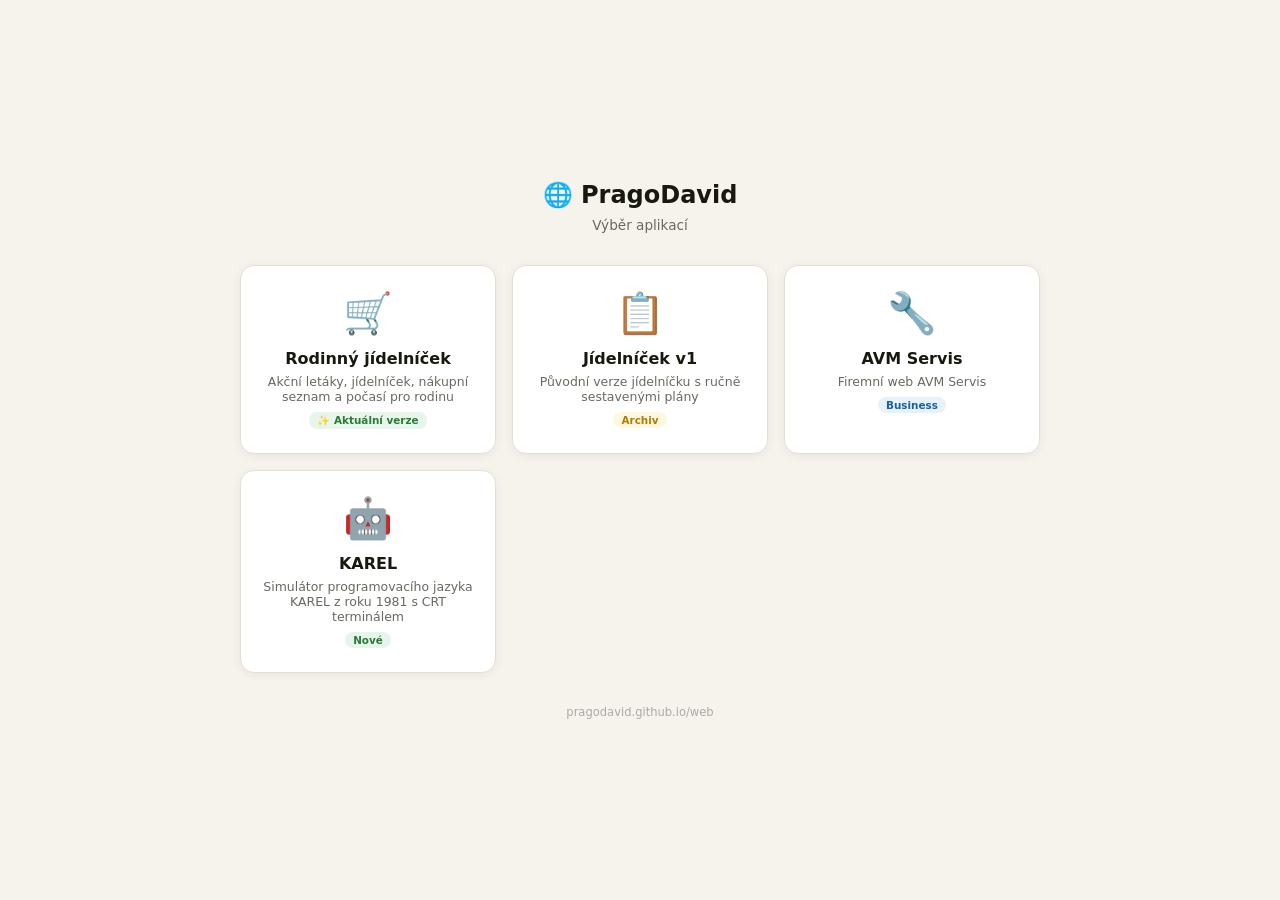
==== commit 0bce8ce7: "Add KAREL to index" ====
--- a/index.html
+++ b/index.html
@@ -47,6 +47,12 @@
     <p>Firemní web AVM Servis</p>
     <span class="tag tag-biz">Business</span>
   </a>
+  <a class="card" href="KAREL/">
+    <div class="icon">🤖</div>
+    <h2>KAREL</h2>
+    <p>Simulátor programovacího jazyka KAREL z roku 1981 s CRT terminálem</p>
+    <span class="tag tag-new">Nové</span>
+  </a>
 </div>
 
 <footer>pragodavid.github.io/web</footer>
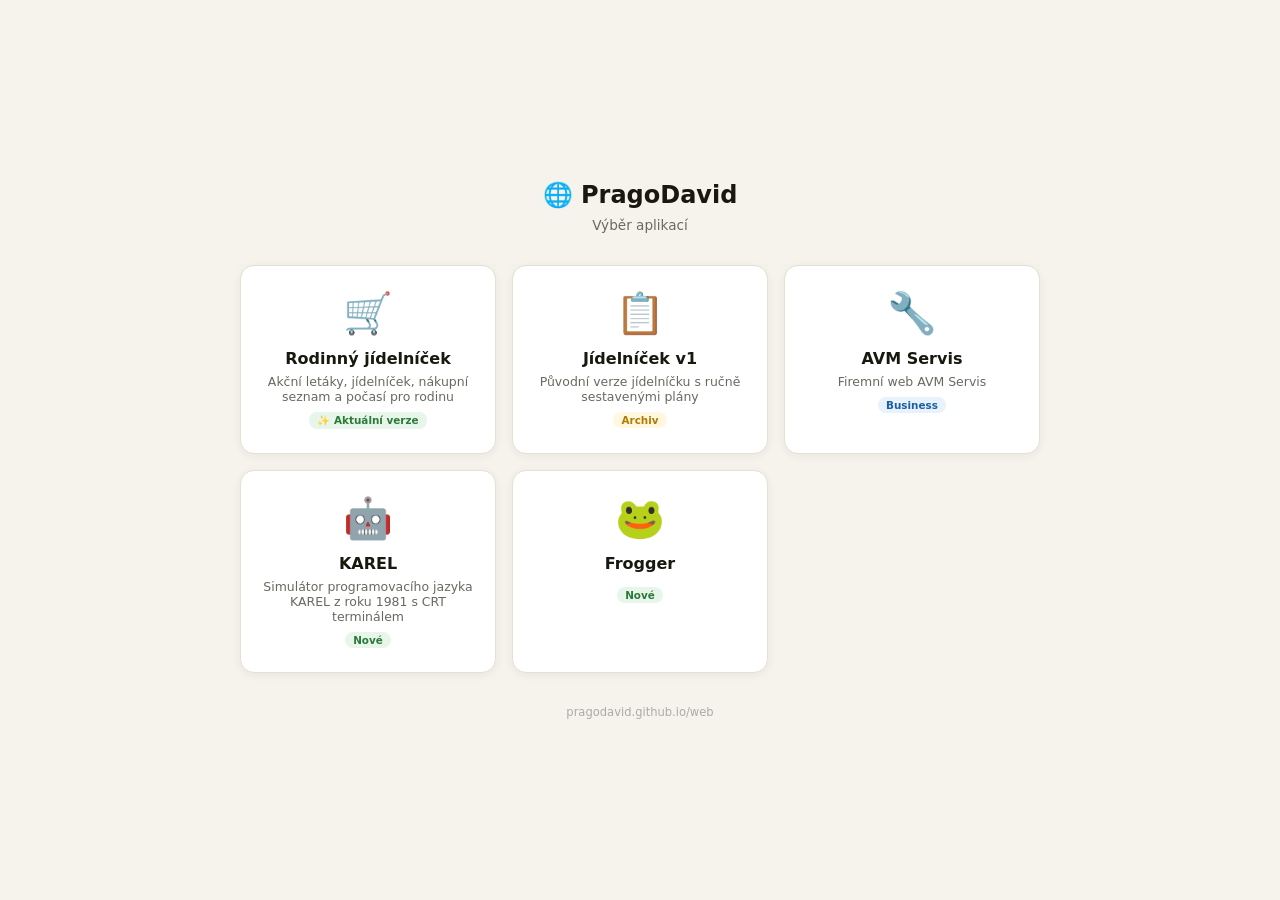
==== commit 025f6bfa: "Add Frogger to index" ====
--- a/index.html
+++ b/index.html
@@ -53,6 +53,11 @@
     <p>Simulátor programovacího jazyka KAREL z roku 1981 s CRT terminálem</p>
     <span class="tag tag-new">Nové</span>
   </a>
+  <a class="card" href="frogger/">
+    <div class="icon">🐸</div>
+    <h2>Frogger</h2>
+    <span class="tag tag-new">Nové</span>
+  </a>
 </div>
 
 <footer>pragodavid.github.io/web</footer>
